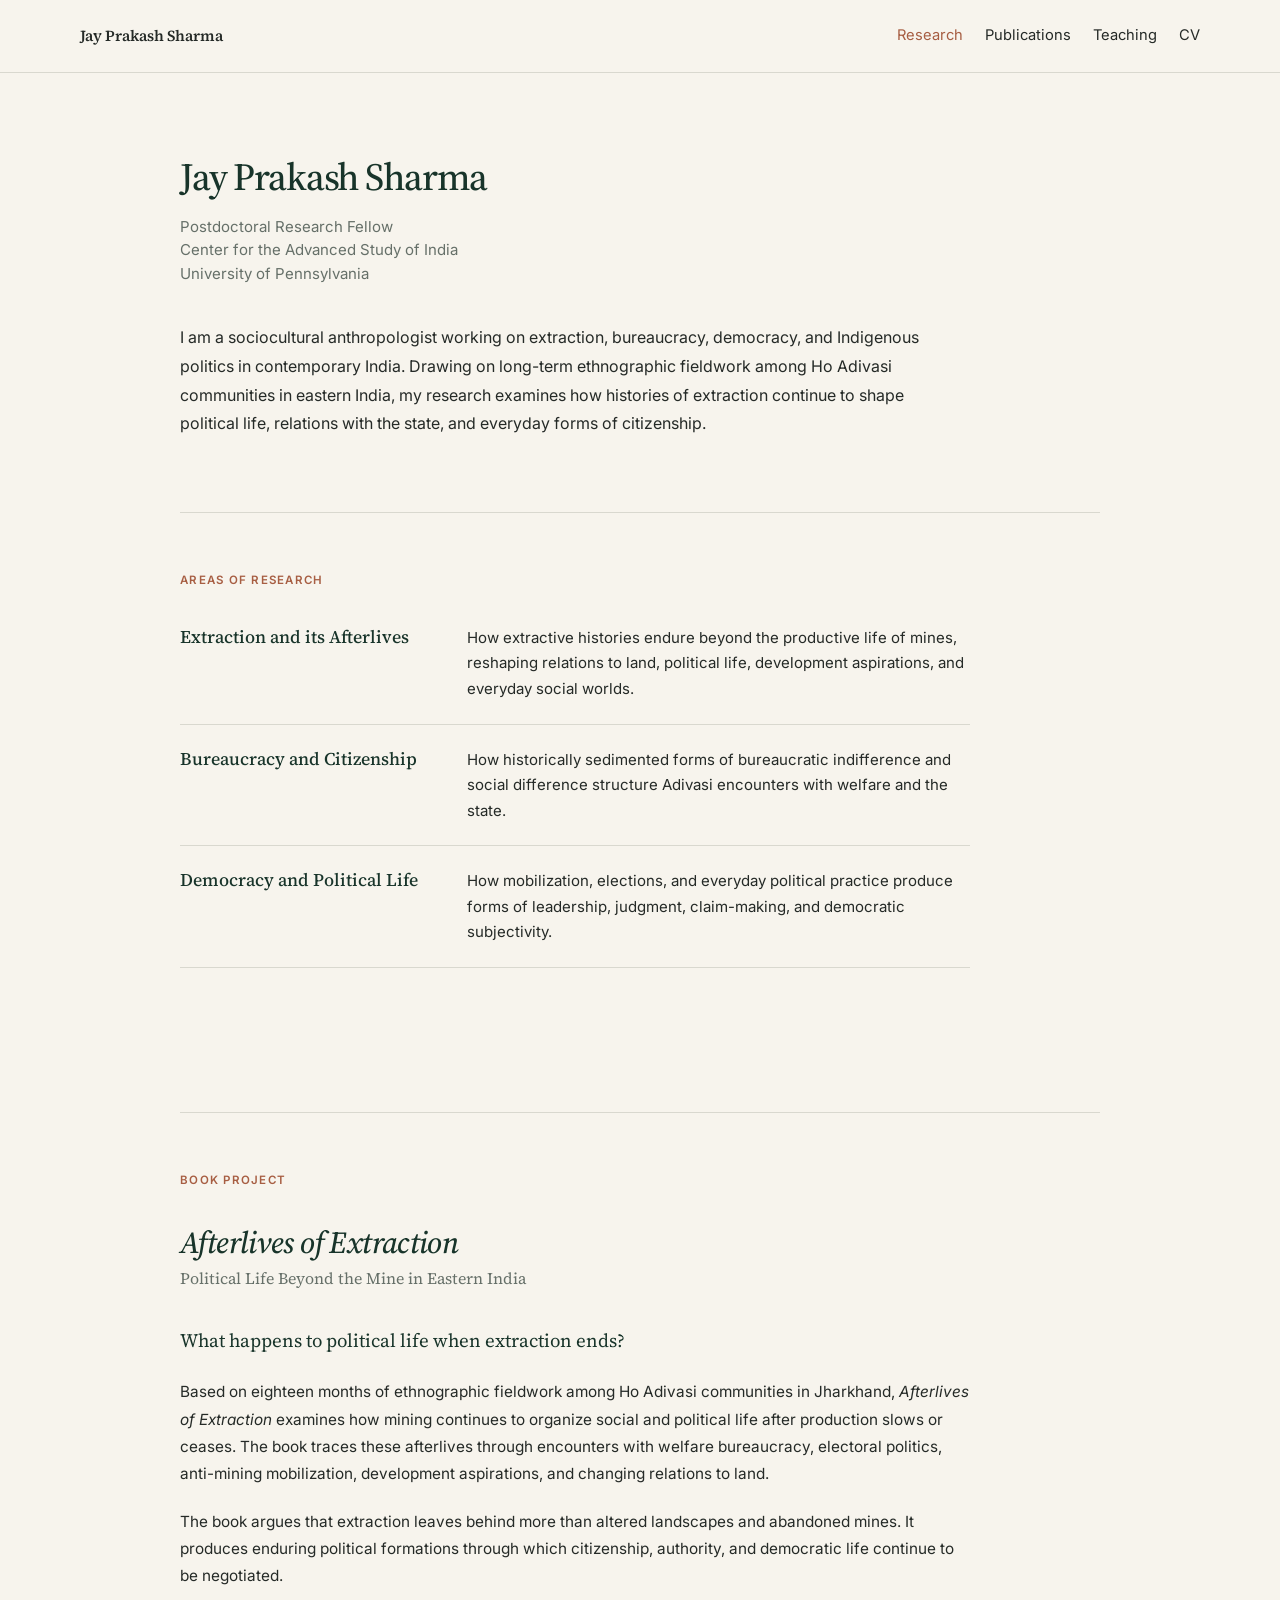
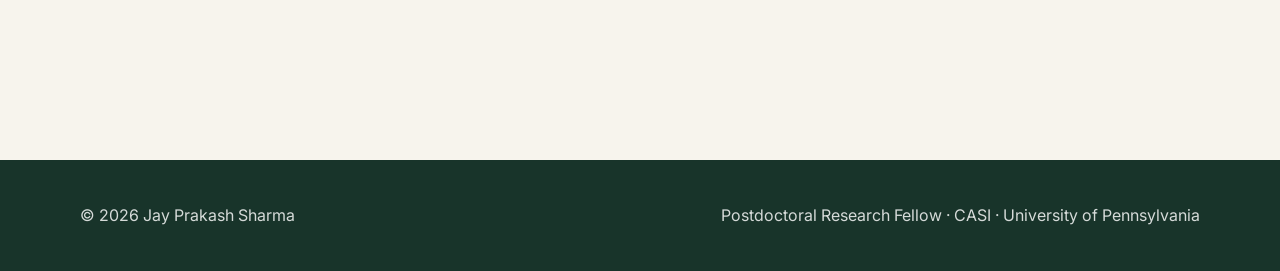
==== index.html @ e1ce77ef "Update index.html" ====
<!doctype html>
<html lang="en">
<head>
  <meta charset="utf-8">
  <meta name="viewport" content="width=device-width, initial-scale=1">

  <meta
    name="description"
    content="Jay Prakash Sharma is a sociocultural anthropologist working on extraction, bureaucracy, democracy, and Indigenous politics in contemporary India.">

  <title>Jay Prakash Sharma | Anthropologist</title>
  <link rel="stylesheet" href="styles.css">
</head>

<body class="home-page">

<header class="site-header">
  <nav class="nav">
    <a class="brand" href="index.html">Jay Prakash Sharma</a>

    <div class="nav-links">
      <a class="active" href="index.html">Research</a>
      <a href="publications.html">Publications</a>
      <a href="teaching.html">Teaching</a>
      <a href="cv.html">CV</a>
    </div>
  </nav>
</header>

<main class="home-main">

  <!-- ABOUT -->
  <section class="home-about">

    <h1>Jay Prakash Sharma</h1>

    <p class="home-affiliation">
      Postdoctoral Research Fellow<br>
      Center for the Advanced Study of India<br>
      University of Pennsylvania
    </p>

    <p class="home-intro">
      I am a sociocultural anthropologist working on extraction, bureaucracy,
      democracy, and Indigenous politics in contemporary India. Drawing on
      long-term ethnographic fieldwork among Ho Adivasi communities in eastern
      India, my research examines how histories of extraction continue to shape
      political life, relations with the state, and everyday forms of citizenship.
    </p>

  </section>


  <!-- AREAS OF RESEARCH -->
  <section class="home-research">

    <div class="home-section-label">Areas of Research</div>

    <div class="research-list">

      <article class="research-item">
        <h2>Extraction and its Afterlives</h2>
        <p>
          How extractive histories endure beyond the productive life of mines,
          reshaping relations to land, political life, development aspirations,
          and everyday social worlds.
        </p>
      </article>

      <article class="research-item">
        <h2>Bureaucracy and Citizenship</h2>
        <p>
          How historically sedimented forms of bureaucratic indifference and
          social difference structure Adivasi encounters with welfare and the state.
        </p>
      </article>

      <article class="research-item">
        <h2>Democracy and Political Life</h2>
        <p>
          How mobilization, elections, and everyday political practice produce
          forms of leadership, judgment, claim-making, and democratic subjectivity.
        </p>
      </article>

    </div>

  </section>


  <!-- OPTIONAL FIELDWORK IMAGE -->
  <figure class="fieldwork-image">
    <!--
    When you are ready to add the photograph, upload it to the repository
    and replace "fieldwork.jpg" below with the exact filename.

    <img
      src="fieldwork.jpg"
      alt="Fieldwork in Jharkhand, eastern India">
    <figcaption>
      Fieldwork in Jharkhand, eastern India.
    </figcaption>
    -->
  </figure>


  <!-- BOOK PROJECT -->
  <section class="home-book">

    <div class="home-section-label">Book Project</div>

    <div class="book-content">

      <h2><em>Afterlives of Extraction</em></h2>

      <p class="book-subtitle">
        Political Life Beyond the Mine in Eastern India
      </p>

      <p class="book-question">
        What happens to political life when extraction ends?
      </p>

      <p>
        Based on eighteen months of ethnographic fieldwork among Ho Adivasi
        communities in Jharkhand, <em>Afterlives of Extraction</em> examines
        how mining continues to organize social and political life after
        production slows or ceases. The book traces these afterlives through
        encounters with welfare bureaucracy, electoral politics, anti-mining
        mobilization, development aspirations, and changing relations to land.
      </p>

      <p>
        The book argues that extraction leaves behind more than altered
        landscapes and abandoned mines. It produces enduring political
        formations through which citizenship, authority, and democratic life
        continue to be negotiated.
      </p>

    </div>

  </section>

</main>


<footer>
  <div class="footer-inner">
    <div>© 2026 Jay Prakash Sharma</div>
    <div>
      Postdoctoral Research Fellow · CASI · University of Pennsylvania
    </div>
  </div>
</footer>

</body>
</html>
---- styles.css ----
@import url('https://fonts.googleapis.com/css2?family=Inter:wght@400;500;600&family=Source+Serif+4:opsz,wght@8..60,500;8..60,600&display=swap');
:root{--ivory:#f7f4ed;--paper:#fffdf8;--charcoal:#252a27;--muted:#667069;--forest:#23483a;--forest-dark:#18342a;--terracotta:#a75e43;--line:#d9d8cf;--max:1120px}
*{box-sizing:border-box} html{scroll-behavior:smooth}
body{margin:0;color:var(--charcoal);background:var(--ivory);font-family:"Inter",sans-serif;line-height:1.7}
a{color:var(--forest)} a:hover{color:var(--terracotta)}
.site-header{position:sticky;top:0;z-index:10;background:rgba(247,244,237,.96);border-bottom:1px solid var(--line);backdrop-filter:blur(10px)}
.nav{width:min(var(--max),calc(100% - 40px));margin:auto;min-height:72px;display:flex;align-items:center;justify-content:space-between;gap:28px}
.brand{
  font-family:"Source Serif 4",serif;
  font-size:.96rem;
  font-weight:600;
  text-decoration:none;
  color:var(--charcoal)
}
.nav-links{display:flex;flex-wrap:wrap;gap:22px}.nav-links a{color:var(--charcoal);text-decoration:none;font-size:.92rem}.nav-links a:hover,.nav-links a.active{color:var(--terracotta)}
main{width:min(var(--max),calc(100% - 40px));margin:auto}
.hero{display:grid;grid-template-columns:minmax(0,1.55fr) minmax(260px,.65fr);align-items:center;gap:64px;padding:70px 0 54px}
h1,h2,h3{font-family:"Source Serif 4",serif;line-height:1.15;color:var(--forest-dark)}
h1{
  margin:0 0 10px;
  font-size:clamp(1.7rem,3vw,2.55rem);
  letter-spacing:-.04em
}
h2{font-size:clamp(1.6rem,3vw,2.55rem);margin-bottom:18px} h3{font-size:1.45rem;margin-bottom:8px}
.affiliation{margin:4px 0 0;color:#3f4a44;line-height:1.5;font-size:1rem}
.position-title{display:block;font-weight:600;font-size:1.05rem;color:var(--forest-dark);margin-bottom:2px}
.subtitle{max-width:760px;margin:34px 0 0;font-family:"Inter",sans-serif;font-size:1.08rem;line-height:1.78;color:var(--charcoal)}
.portrait-wrap{display:flex;justify-content:flex-end}.portrait{width:min(100%,270px);height:338px;object-fit:cover;object-position:center 25%;display:block;border-radius:2px;box-shadow:14px 14px 0 var(--paper)}
.section{padding:72px 0;border-top:1px solid var(--line)}.section-intro{max-width:760px;font-size:1.08rem}
.feature p{
  font-size:.9rem;
  line-height:1.55;
  color:var(--muted);
}
.feature{display:grid;grid-template-columns:.72fr 1.28fr;gap:52px;align-items:start}
.label{color:var(--terracotta);font-weight:600;letter-spacing:.08em;text-transform:uppercase;font-size:.78rem}.text-link{font-weight:600;text-decoration:none}
.research-section>h2{
  font-size:1.1rem;
  margin-bottom:12px;
}
.grid-3{display:grid;grid-template-columns:repeat(3,1fr);gap:17px;margin-top:25px}.card{background:var(--paper);padding:20px;border:1px solid var(--line)}
.grid-3 .card h3{font-size:1.05rem;margin-top:0;margin-bottom:6px}.grid-3 .card p{color:var(--muted);font-size:.9rem;line-height:1.55;margin-bottom:0}
footer{margin-top:72px;background:var(--forest-dark);color:rgba(255,255,255,.82)}.footer-inner{width:min(var(--max),calc(100% - 40px));margin:auto;padding:42px 0;display:flex;justify-content:space-between;gap:24px;flex-wrap:wrap}
@media(max-width:800px){.nav{align-items:flex-start;padding:18px 0;flex-direction:column;gap:10px}.nav-links{gap:13px 18px}.hero,.feature,.grid-3{grid-template-columns:1fr}.hero{padding-top:52px;gap:38px}.portrait-wrap{justify-content:flex-start}.portrait{width:250px;height:313px}}

/* Final layout correction */

.nav,
main,
.footer-inner {
  width: min(1120px, calc(100% - 80px));
  margin-left: auto;
  margin-right: auto;
}

.hero {
  width: 100%;
  grid-template-columns: minmax(0, 1.55fr) 270px;
  gap: 64px;
}

.position-title {
  display: block;
  font-weight: 600;
  font-size: 1.05rem;
  color: #18342a;
  margin-bottom: 2px;
}

@media (max-width: 800px) {
  .nav,
  main,
  .footer-inner {
    width: calc(100% - 40px);
  }

  .hero {
    grid-template-columns: 1fr;
  }
}
/* Research page adjustments */

.research-page .page-header {
  padding: 34px 0 20px;
}

.research-page .page-header h1 {
  font-size: clamp(1.4rem, 2.45vw, 2.1rem);
  margin-bottom: 0;
}

.research-page .section {
  padding: 46px 0 64px;
}

.research-page .prose {
  max-width: 100%;
}

.research-page .prose .section-intro {
  max-width: 100%;
  margin: 0 0 28px;
  font-size: 1rem;
  line-height: 1.7;
}

.research-page .prose h2 {
  font-size: clamp(1.4rem, 2.8vw, 2.25rem);
  margin: 32px 0 14px;
}

.research-page .prose p {
  max-width: 100%;
  font-size: 1rem;
  line-height: 1.7;
  margin: 0 0 20px;
}
/* Publications page adjustments */

.publications-page .page-header {
  padding: 34px 0 20px;
}

.publications-page .page-header h1 {
  font-size: clamp(1.4rem, 2.45vw, 2.1rem);
  margin-bottom: 0;
}

.publications-page .publications-content {
  padding: 46px 0 64px;
}

.publications-page .publication-group {
  max-width: 900px;
  margin-bottom: 52px;
}

.publications-page .publication-group:last-child {
  margin-bottom: 0;
}

.publications-page .publication-group h2 {
  font-size: clamp(1.35rem, 2.4vw, 1.9rem);
  margin: 0 0 20px;
}

.publications-page .publication-entry {
  padding: 0 0 18px;
  margin: 0 0 18px;
  border-bottom: 1px solid var(--line);
}

.publications-page .publication-entry:last-child {
  margin-bottom: 0;
}

.publications-page .publication-entry p {
  margin: 0;
  font-size: 1rem;
  line-height: 1.75;
}

.publications-page .publication-year,
.publications-page .publication-status {
  font-weight: 600;
  color: var(--forest-dark);
}

.publications-page .publication-link {
  display: inline-block;
  margin-left: 6px;
  font-size: .92rem;
  font-weight: 600;
  text-decoration: none;
}
/* Teaching page adjustments */

.teaching-page .page-header {
  padding: 34px 0 20px;
}

.teaching-page .page-header h1 {
  font-size: clamp(1.4rem, 2.45vw, 2.1rem);
  margin-bottom: 0;
}

.teaching-page .teaching-content {
  padding: 46px 0 64px;
}

.teaching-page .teaching-introduction {
  max-width: 900px;
  margin-bottom: 48px;
}

.teaching-page .teaching-introduction p {
  margin: 0;
  font-size: 1rem;
  line-height: 1.75;
}

.teaching-page .teaching-group {
  max-width: 900px;
  margin-bottom: 52px;
}

.teaching-page .teaching-group:last-child {
  margin-bottom: 0;
}

.teaching-page .teaching-group h2 {
  font-size: clamp(1.35rem, 2.4vw, 1.9rem);
  margin: 0 0 22px;
}

.teaching-page .course-entry {
  padding: 0 0 22px;
  margin: 0 0 22px;
  border-bottom: 1px solid var(--line);
}

.teaching-page .course-entry:last-child {
  margin-bottom: 0;
}

.teaching-page .course-entry h3 {
  margin: 0 0 2px;
  font-size: 1.15rem;
}

.teaching-page .course-institution {
  margin: 0 0 8px;
  color: var(--terracotta);
  font-size: .9rem;
  font-weight: 600;
}

.teaching-page .course-entry p,
.teaching-page .teaching-group > p {
  font-size: 1rem;
  line-height: 1.75;
}

.teaching-page .course-entry p {
  margin-top: 0;
  margin-bottom: 0;
}

.teaching-page .teaching-group > p {
  margin: 0 0 18px;
}
/* ==================================================
   Minimal homepage
   ================================================== */

.home-page .home-main {
  max-width: 920px;
}


/* ABOUT */

.home-page .home-about {
  padding: 82px 0 74px;
  max-width: 790px;
}

.home-page .home-about h1 {
  font-size: clamp(1.9rem, 3vw, 2.55rem);
  font-weight: 500;
  letter-spacing: -0.03em;
  margin: 0 0 16px;
}

.home-page .home-affiliation {
  margin: 0 0 38px;
  color: var(--muted);
  font-size: .94rem;
  line-height: 1.55;
}

.home-page .home-intro {
  max-width: 760px;
  margin: 0;
  font-size: 1rem;
  line-height: 1.8;
}


/* SECTION LABELS */

.home-page .home-section-label {
  font-size: .72rem;
  font-weight: 600;
  letter-spacing: .11em;
  text-transform: uppercase;
  color: var(--terracotta);
  margin-bottom: 34px;
}


/* AREAS OF RESEARCH */

.home-page .home-research {
  border-top: 1px solid var(--line);
  padding: 58px 0 68px;
}

.home-page .research-list {
  max-width: 790px;
}

.home-page .research-item {
  display: grid;
  grid-template-columns: 245px 1fr;
  gap: 42px;
  padding: 22px 0;
  border-bottom: 1px solid var(--line);
}

.home-page .research-item:first-child {
  padding-top: 0;
}

.home-page .research-item h2 {
  margin: 0;
  font-size: 1.12rem;
  font-weight: 500;
  line-height: 1.35;
}

.home-page .research-item p {
  margin: 0;
  font-size: .94rem;
  line-height: 1.7;
  color: var(--charcoal);
}


/* FIELDWORK PHOTOGRAPH */

.home-page .fieldwork-image {
  max-width: 790px;
  margin: 10px 0 76px;
}

.home-page .fieldwork-image:empty {
  display: none;
}

.home-page .fieldwork-image img {
  display: block;
  width: 100%;
  height: auto;
}

.home-page .fieldwork-image figcaption {
  margin-top: 9px;
  color: var(--muted);
  font-size: .78rem;
  line-height: 1.5;
}


/* BOOK */

.home-page .home-book {
  border-top: 1px solid var(--line);
  padding: 58px 0 78px;
}

.home-page .book-content {
  max-width: 790px;
}

.home-page .book-content h2 {
  margin: 0 0 5px;
  font-size: clamp(1.55rem, 2.4vw, 2rem);
  font-weight: 500;
  letter-spacing: -0.02em;
}

.home-page .book-subtitle {
  margin: 0 0 34px;
  font-family: "Source Serif 4", serif;
  font-size: 1rem;
  color: var(--muted);
}

.home-page .book-question {
  margin: 0 0 24px;
  font-family: "Source Serif 4", serif;
  font-size: 1.18rem;
  line-height: 1.5;
  color: var(--forest-dark);
}

.home-page .book-content > p:not(.book-subtitle):not(.book-question) {
  margin: 0 0 20px;
  font-size: .96rem;
  line-height: 1.78;
}


/* MOBILE */

@media (max-width: 700px) {

  .home-page .home-about {
    padding: 58px 0 52px;
  }

  .home-page .research-item {
    grid-template-columns: 1fr;
    gap: 8px;
  }

  .home-page .home-research,
  .home-page .home-book {
    padding-top: 46px;
  }
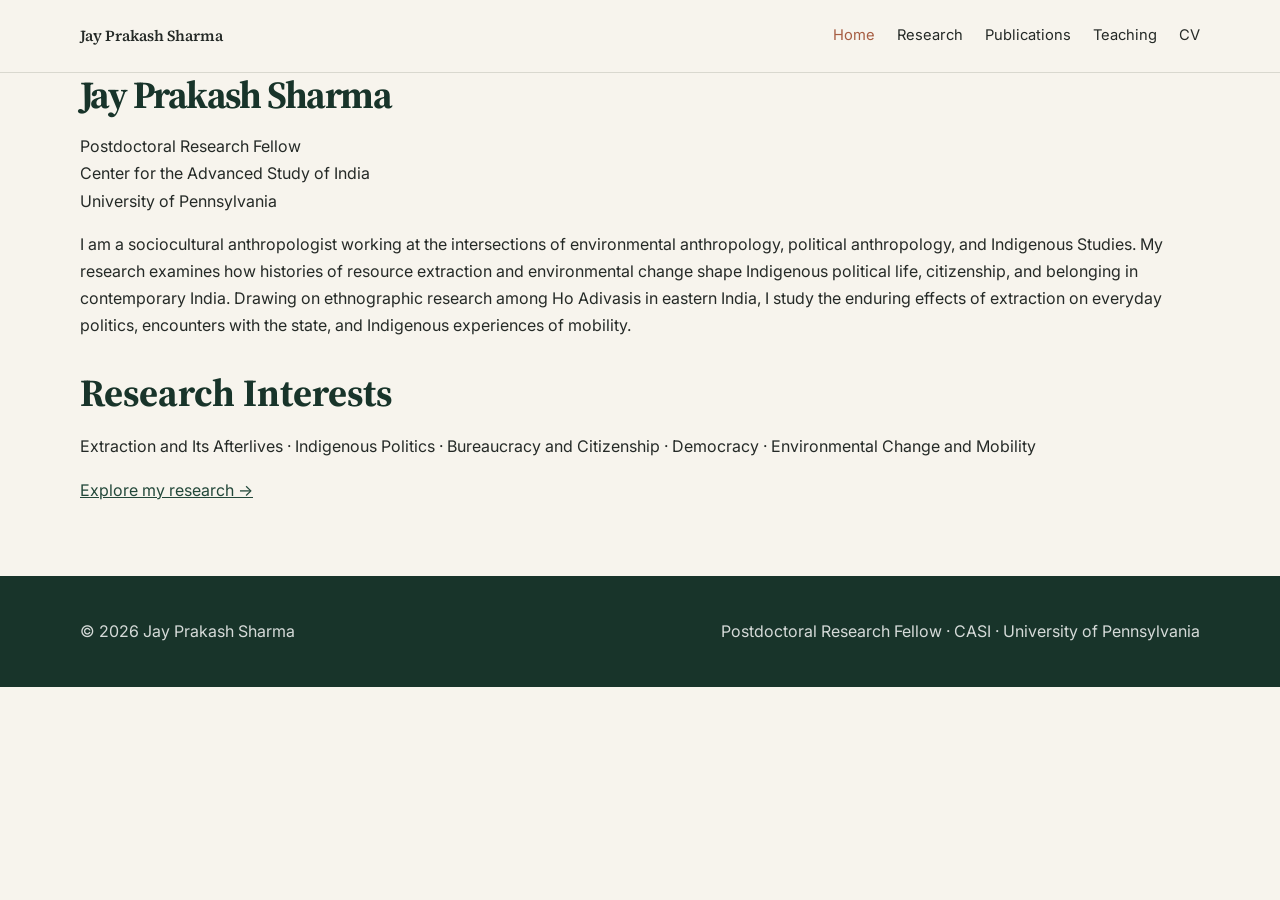
==== commit e1de8cec: "Update index.html" ====
--- a/index.html
+++ b/index.html
@@ -3,155 +3,36 @@
 <head>
   <meta charset="utf-8">
   <meta name="viewport" content="width=device-width, initial-scale=1">
-
-  <meta
-    name="description"
-    content="Jay Prakash Sharma is a sociocultural anthropologist working on extraction, bureaucracy, democracy, and Indigenous politics in contemporary India.">
-
-  <title>Jay Prakash Sharma | Anthropologist</title>
+  <meta name="description" content="Jay Prakash Sharma is a sociocultural anthropologist researching extraction, Indigenous politics, citizenship, and environmental change in India.">
+  <title>Jay Prakash Sharma | Home</title>
   <link rel="stylesheet" href="styles.css">
+  <link rel="stylesheet" href="research-home.css">
 </head>
-
-<body class="home-page">
-
-<header class="site-header">
-  <nav class="nav">
-    <a class="brand" href="index.html">Jay Prakash Sharma</a>
-
-    <div class="nav-links">
-      <a class="active" href="index.html">Research</a>
-      <a href="publications.html">Publications</a>
-      <a href="teaching.html">Teaching</a>
-      <a href="cv.html">CV</a>
-    </div>
-  </nav>
-</header>
-
-<main class="home-main">
-
-  <!-- ABOUT -->
-  <section class="home-about">
-
-    <h1>Jay Prakash Sharma</h1>
-
-    <p class="home-affiliation">
-      Postdoctoral Research Fellow<br>
-      Center for the Advanced Study of India<br>
-      University of Pennsylvania
-    </p>
-
-    <p class="home-intro">
-      I am a sociocultural anthropologist working on extraction, bureaucracy,
-      democracy, and Indigenous politics in contemporary India. Drawing on
-      long-term ethnographic fieldwork among Ho Adivasi communities in eastern
-      India, my research examines how histories of extraction continue to shape
-      political life, relations with the state, and everyday forms of citizenship.
-    </p>
-
-  </section>
-
-
-  <!-- AREAS OF RESEARCH -->
-  <section class="home-research">
-
-    <div class="home-section-label">Areas of Research</div>
-
-    <div class="research-list">
-
-      <article class="research-item">
-        <h2>Extraction and its Afterlives</h2>
-        <p>
-          How extractive histories endure beyond the productive life of mines,
-          reshaping relations to land, political life, development aspirations,
-          and everyday social worlds.
-        </p>
-      </article>
-
-      <article class="research-item">
-        <h2>Bureaucracy and Citizenship</h2>
-        <p>
-          How historically sedimented forms of bureaucratic indifference and
-          social difference structure Adivasi encounters with welfare and the state.
-        </p>
-      </article>
-
-      <article class="research-item">
-        <h2>Democracy and Political Life</h2>
-        <p>
-          How mobilization, elections, and everyday political practice produce
-          forms of leadership, judgment, claim-making, and democratic subjectivity.
-        </p>
-      </article>
-
-    </div>
-
-  </section>
-
-
-  <!-- OPTIONAL FIELDWORK IMAGE -->
-  <figure class="fieldwork-image">
-    <!--
-    When you are ready to add the photograph, upload it to the repository
-    and replace "fieldwork.jpg" below with the exact filename.
-
-    <img
-      src="fieldwork.jpg"
-      alt="Fieldwork in Jharkhand, eastern India">
-    <figcaption>
-      Fieldwork in Jharkhand, eastern India.
-    </figcaption>
-    -->
-  </figure>
-
-
-  <!-- BOOK PROJECT -->
-  <section class="home-book">
-
-    <div class="home-section-label">Book Project</div>
-
-    <div class="book-content">
-
-      <h2><em>Afterlives of Extraction</em></h2>
-
-      <p class="book-subtitle">
-        Political Life Beyond the Mine in Eastern India
-      </p>
-
-      <p class="book-question">
-        What happens to political life when extraction ends?
-      </p>
-
-      <p>
-        Based on eighteen months of ethnographic fieldwork among Ho Adivasi
-        communities in Jharkhand, <em>Afterlives of Extraction</em> examines
-        how mining continues to organize social and political life after
-        production slows or ceases. The book traces these afterlives through
-        encounters with welfare bureaucracy, electoral politics, anti-mining
-        mobilization, development aspirations, and changing relations to land.
-      </p>
-
-      <p>
-        The book argues that extraction leaves behind more than altered
-        landscapes and abandoned mines. It produces enduring political
-        formations through which citizenship, authority, and democratic life
-        continue to be negotiated.
-      </p>
-
-    </div>
-
-  </section>
-
-</main>
-
-
-<footer>
-  <div class="footer-inner">
-    <div>© 2026 Jay Prakash Sharma</div>
-    <div>
-      Postdoctoral Research Fellow · CASI · University of Pennsylvania
-    </div>
-  </div>
-</footer>
-
+<body class="scholar-page home-page">
+  <header class="site-header">
+    <nav class="nav" aria-label="Main navigation">
+      <a class="brand" href="index.html">Jay Prakash Sharma</a>
+      <div class="nav-links">
+        <a class="active" aria-current="page" href="index.html">Home</a>
+        <a href="research.html">Research</a>
+        <a href="publications.html">Publications</a>
+        <a href="teaching.html">Teaching</a>
+        <a href="cv.html">CV</a>
+      </div>
+    </nav>
+  </header>
+  <main class="scholar-main">
+    <section class="home-introduction" aria-labelledby="home-name">
+      <h1 id="home-name">Jay Prakash Sharma</h1>
+      <p class="scholar-affiliation">Postdoctoral Research Fellow<br>Center for the Advanced Study of India<br>University of Pennsylvania</p>
+      <p class="scholar-lead">I am a sociocultural anthropologist working at the intersections of environmental anthropology, political anthropology, and Indigenous Studies. My research examines how histories of resource extraction and environmental change shape Indigenous political life, citizenship, and belonging in contemporary India. Drawing on ethnographic research among Ho Adivasis in eastern India, I study the enduring effects of extraction on everyday politics, encounters with the state, and Indigenous experiences of mobility.</p>
+    </section>
+    <section class="home-interests" aria-labelledby="interests-heading">
+      <h2 class="scholar-section-label" id="interests-heading">Research Interests</h2>
+      <p>Extraction and Its Afterlives <span aria-hidden="true">·</span> Indigenous Politics <span aria-hidden="true">·</span> Bureaucracy and Citizenship <span aria-hidden="true">·</span> Democracy <span aria-hidden="true">·</span> Environmental Change and Mobility</p>
+      <a class="scholar-text-link" href="research.html">Explore my research <span aria-hidden="true">→</span></a>
+    </section>
+  </main>
+  <footer><div class="footer-inner"><div>© 2026 Jay Prakash Sharma</div><div>Postdoctoral Research Fellow · CASI · University of Pennsylvania</div></div></footer>
 </body>
 </html>
--- a/styles.css
+++ b/styles.css
@@ -419,4 +419,226 @@
   .home-page .home-book {
     padding-top: 46px;
   }
-
+/* ==================================================
+   CV page
+   ================================================== */
+
+.cv-page .cv-main {
+  max-width: 920px;
+}
+
+
+/* HEADER */
+
+.cv-page .cv-header {
+  max-width: 790px;
+  padding: 72px 0 68px;
+}
+
+.cv-page .cv-label {
+  margin-bottom: 22px;
+  color: var(--terracotta);
+  font-size: .72rem;
+  font-weight: 600;
+  letter-spacing: .11em;
+  text-transform: uppercase;
+}
+
+.cv-page .cv-header h1 {
+  margin: 0 0 16px;
+  font-size: clamp(1.9rem, 3vw, 2.55rem);
+  font-weight: 500;
+  letter-spacing: -.03em;
+}
+
+.cv-page .cv-description {
+  max-width: 690px;
+  margin: 0 0 30px;
+  font-size: 1rem;
+  line-height: 1.75;
+}
+
+.cv-page .cv-contact {
+  display: flex;
+  gap: 60px;
+  margin-bottom: 32px;
+  color: var(--muted);
+  font-size: .9rem;
+  line-height: 1.6;
+}
+
+.cv-page .cv-contact p {
+  margin: 0;
+}
+
+.cv-page .cv-contact a {
+  color: var(--muted);
+  text-decoration: none;
+}
+
+.cv-page .cv-contact a:hover {
+  color: var(--terracotta);
+}
+
+
+/* DOWNLOAD */
+
+.cv-page .cv-download {
+  display: inline-block;
+  padding-bottom: 3px;
+  color: var(--forest-dark);
+  font-size: .9rem;
+  font-weight: 600;
+  text-decoration: none;
+  border-bottom: 1px solid var(--forest-dark);
+}
+
+.cv-page .cv-download:hover {
+  color: var(--terracotta);
+  border-color: var(--terracotta);
+}
+
+
+/* MAIN SECTIONS */
+
+.cv-page .cv-section {
+  max-width: 790px;
+  padding: 48px 0;
+  border-top: 1px solid var(--line);
+}
+
+.cv-page .cv-section h2 {
+  margin: 0 0 30px;
+  font-size: 1.35rem;
+  font-weight: 500;
+  letter-spacing: -.01em;
+}
+
+
+/* ENTRIES */
+
+.cv-page .cv-entry {
+  margin-bottom: 28px;
+}
+
+.cv-page .cv-entry:last-child {
+  margin-bottom: 0;
+}
+
+.cv-page .cv-entry h3 {
+  margin: 0 0 4px;
+  font-size: 1rem;
+  font-weight: 600;
+}
+
+.cv-page .cv-entry p {
+  margin: 7px 0 0;
+  font-size: .91rem;
+  line-height: 1.65;
+}
+
+.cv-page .cv-meta {
+  color: var(--muted);
+}
+
+.cv-page .cv-date {
+  margin-left: 8px;
+}
+
+
+/* RESEARCH INTERESTS */
+
+.cv-page .cv-interests {
+  margin: 0;
+  max-width: 760px;
+  font-size: .94rem;
+  line-height: 1.8;
+}
+
+
+/* PUBLICATIONS */
+
+.cv-page .cv-subheading {
+  margin: 32px 0 14px;
+  font-size: .98rem;
+  font-weight: 600;
+}
+
+.cv-page .cv-section h2 + .cv-subheading {
+  margin-top: 0;
+}
+
+.cv-page .cv-publication {
+  padding: 14px 0;
+  border-bottom: 1px solid var(--line);
+  font-size: .91rem;
+  line-height: 1.7;
+}
+
+.cv-page .cv-year {
+  font-weight: 600;
+  color: var(--forest-dark);
+}
+
+
+/* LIST SECTIONS */
+
+.cv-page .cv-list {
+  margin: 0;
+  padding-left: 19px;
+}
+
+.cv-page .cv-list li {
+  margin-bottom: 10px;
+  padding-left: 4px;
+  font-size: .91rem;
+  line-height: 1.65;
+}
+
+
+/* LAST UPDATED */
+
+.cv-page .cv-updated {
+  max-width: 790px;
+  margin: 0;
+  padding: 12px 0 60px;
+  color: var(--muted);
+  font-size: .76rem;
+}
+
+
+/* MOBILE */
+
+@media (max-width: 700px) {
+
+  .cv-page .cv-header {
+    padding: 56px 0 50px;
+  }
+
+  .cv-page .cv-contact {
+    flex-direction: column;
+    gap: 14px;
+  }
+
+  .cv-page .cv-section {
+    padding: 38px 0;
+  }
+
+  .cv-page .cv-date {
+    display: block;
+    margin-left: 0;
+    margin-top: 2px;
+  }
+
+}.cv-page .cv-publication a {
+  margin-left: 5px;
+  color: var(--forest-dark);
+  font-size: .86rem;
+  font-weight: 600;
+  text-decoration: none;
+  white-space: nowrap;
+}
+
+.cv-page .cv-publication a:hover {
+  color: var(--terracotta);
+}
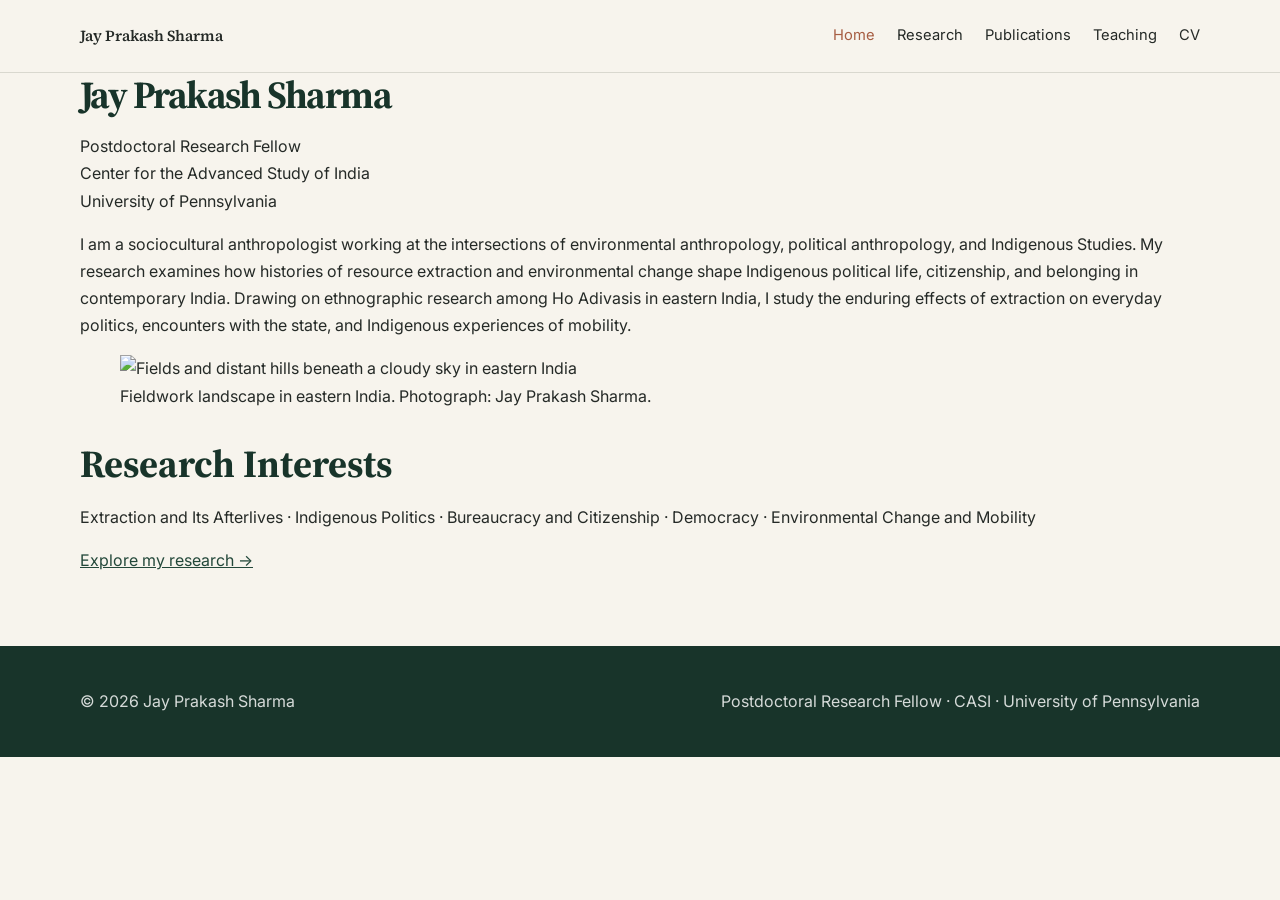
==== commit ebe6ec78: "Update index.html Add fieldwork landscape to homepage" ====
--- a/index.html
+++ b/index.html
@@ -27,7 +27,17 @@
       <p class="scholar-affiliation">Postdoctoral Research Fellow<br>Center for the Advanced Study of India<br>University of Pennsylvania</p>
       <p class="scholar-lead">I am a sociocultural anthropologist working at the intersections of environmental anthropology, political anthropology, and Indigenous Studies. My research examines how histories of resource extraction and environmental change shape Indigenous political life, citizenship, and belonging in contemporary India. Drawing on ethnographic research among Ho Adivasis in eastern India, I study the enduring effects of extraction on everyday politics, encounters with the state, and Indigenous experiences of mobility.</p>
     </section>
-    <section class="home-interests" aria-labelledby="interests-heading">
+    <section class="home-interests" aria-labelledby="interests-heading"><figure class="fieldwork-photo home-photo">
+  <img
+    src="IMG_8497.jpg"
+    alt="Fields and distant hills beneath a cloudy sky in eastern India"
+    loading="lazy"
+  >
+  <figcaption>
+    Fieldwork landscape in eastern India.
+    Photograph: Jay Prakash Sharma.
+  </figcaption>
+</figure>
       <h2 class="scholar-section-label" id="interests-heading">Research Interests</h2>
       <p>Extraction and Its Afterlives <span aria-hidden="true">·</span> Indigenous Politics <span aria-hidden="true">·</span> Bureaucracy and Citizenship <span aria-hidden="true">·</span> Democracy <span aria-hidden="true">·</span> Environmental Change and Mobility</p>
       <a class="scholar-text-link" href="research.html">Explore my research <span aria-hidden="true">→</span></a>
--- a/styles.css
+++ b/styles.css
@@ -642,3 +642,48 @@
 .cv-page .cv-publication a:hover {
   color: var(--terracotta);
 }
+/* Supplement to existing styles.css; only affects Home and Research. */
+.scholar-page .scholar-main {
+  width: min(920px, calc(100% - 80px));
+  margin: 0 auto;
+}
+.scholar-page .scholar-main h1,
+.scholar-page .scholar-main h2 { font-weight: 500; }
+.scholar-page .scholar-main p { font-size: 1rem; line-height: 1.78; }
+.scholar-page .scholar-main h1 { font-size: clamp(1.95rem, 3vw, 2.55rem); margin: 0 0 16px; letter-spacing: -.03em; }
+.scholar-page .scholar-section-label {
+  font-family: "Inter", sans-serif;
+  font-size: .74rem !important;
+  font-weight: 600 !important;
+  line-height: 1.5 !important;
+  letter-spacing: .10em;
+  text-transform: uppercase;
+  color: var(--terracotta);
+  margin: 0 0 26px;
+}
+.scholar-page .scholar-lead { max-width: 790px; color: var(--charcoal); }
+.scholar-page .scholar-text-link { display: inline-block; margin-top: 12px; color: var(--forest-dark); font-weight: 600; font-size: .93rem; text-decoration: none; border-bottom: 1px solid currentColor; }
+.scholar-page .scholar-text-link:hover { color: var(--terracotta); }
+.home-page .home-introduction { padding: 90px 0 80px; }
+.home-page .scholar-affiliation { color: var(--muted); font-size: .94rem !important; line-height: 1.6 !important; margin: 0 0 40px; }
+.home-page .scholar-lead { margin: 0; }
+.home-page .home-interests { border-top: 1px solid var(--line); padding: 48px 0 90px; }
+.home-page .home-interests p { max-width: 790px; margin: 0 0 16px; }
+.research-page .research-introduction { padding: 78px 0 64px; }
+.research-page .research-introduction p { max-width: 790px; margin: 0 0 20px; }
+.research-page .research-project { border-top: 1px solid var(--line); padding: 54px 0 66px; }
+.research-page .research-project h2 { font-size: clamp(1.55rem, 2.6vw, 2.1rem); letter-spacing: -.02em; margin: 0 0 5px; }
+.research-page .project-subtitle { color: var(--muted); font-family: "Source Serif 4", serif; margin: 0 0 32px; }
+.research-page .project-question { font-family: "Source Serif 4", serif; color: var(--forest-dark); font-size: 1.15rem !important; margin: 0 0 22px; }
+.research-page .research-project > p:not(.scholar-section-label) { max-width: 790px; }
+.research-page .research-project > p:last-of-type { margin-bottom: 0; }
+.research-page .fieldsite-figure { max-width: 790px; margin: 34px 0 0; }
+.research-page .fieldsite-figure img { display: block; width: 100%; height: auto; }
+.research-page .fieldsite-figure figcaption { font-size: .8rem; color: var(--muted); margin-top: 8px; }
+@media (max-width: 800px) {
+  .scholar-page .scholar-main { width: calc(100% - 40px); }
+  .home-page .home-introduction { padding: 58px 0 54px; }
+  .home-page .home-interests { padding: 42px 0 65px; }
+  .research-page .research-introduction { padding: 58px 0 44px; }
+  .research-page .research-project { padding: 42px 0 50px; }
+}
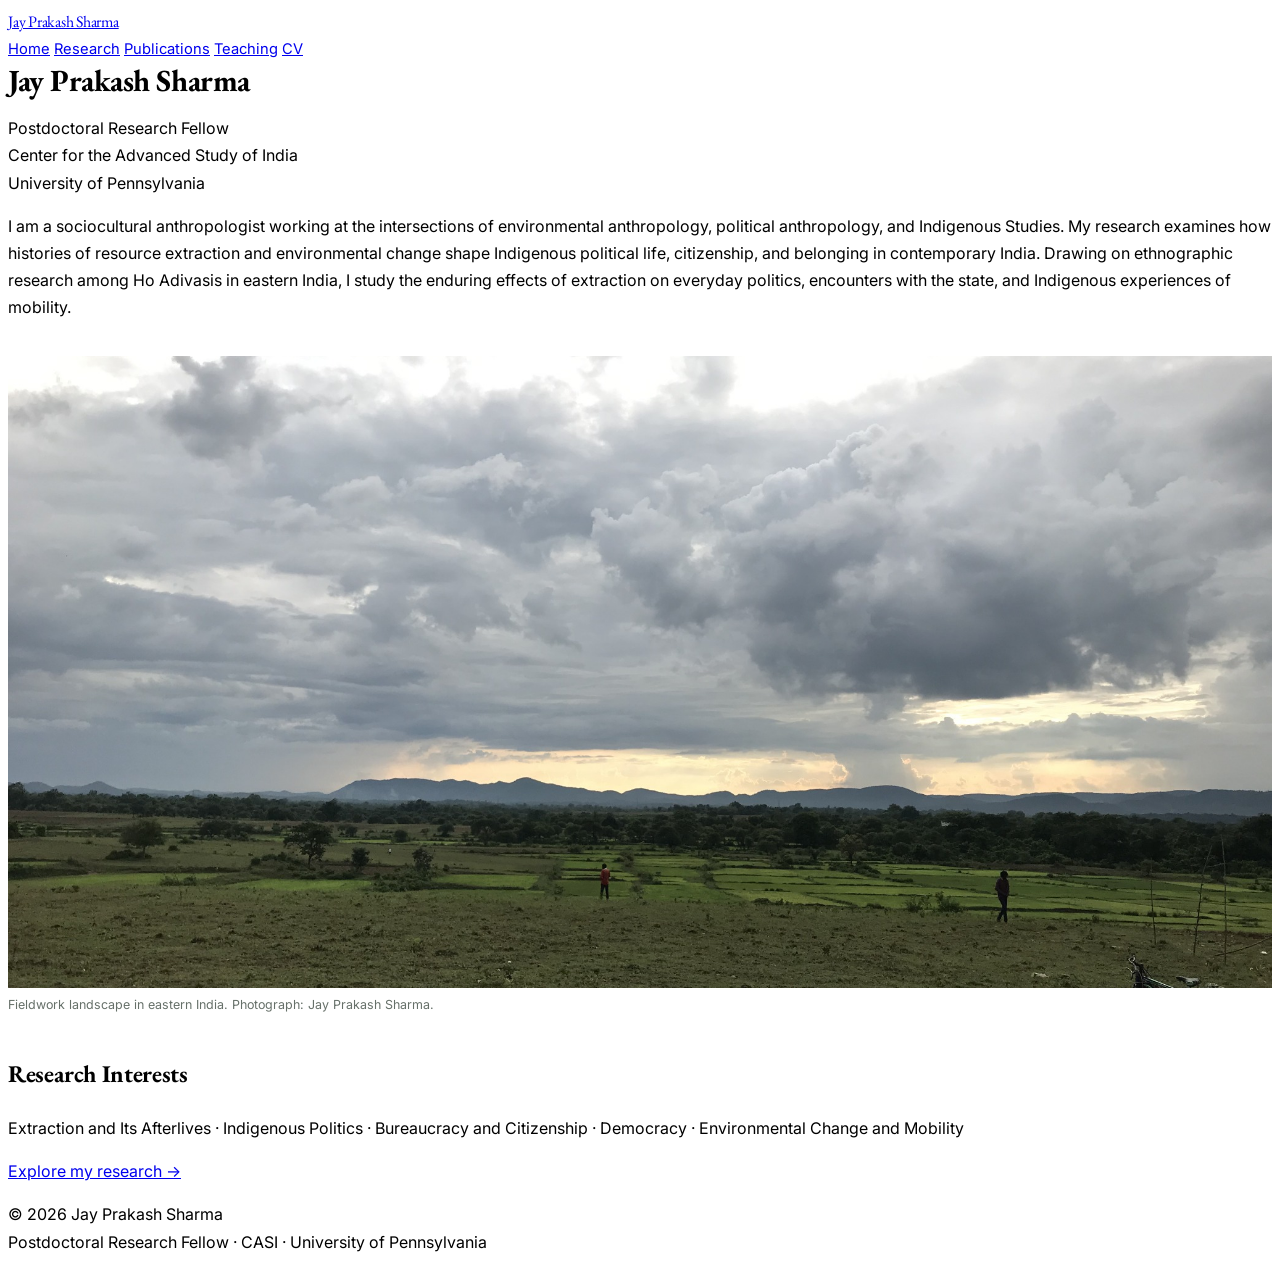
==== commit 54348288: "Update index.html" ====
--- a/index.html
+++ b/index.html
@@ -1,48 +1,10 @@
 <!doctype html>
-<html lang="en">
-<head>
-  <meta charset="utf-8">
-  <meta name="viewport" content="width=device-width, initial-scale=1">
-  <meta name="description" content="Jay Prakash Sharma is a sociocultural anthropologist researching extraction, Indigenous politics, citizenship, and environmental change in India.">
-  <title>Jay Prakash Sharma | Home</title>
-  <link rel="stylesheet" href="styles.css">
-  <link rel="stylesheet" href="research-home.css">
-</head>
-<body class="scholar-page home-page">
-  <header class="site-header">
-    <nav class="nav" aria-label="Main navigation">
-      <a class="brand" href="index.html">Jay Prakash Sharma</a>
-      <div class="nav-links">
-        <a class="active" aria-current="page" href="index.html">Home</a>
-        <a href="research.html">Research</a>
-        <a href="publications.html">Publications</a>
-        <a href="teaching.html">Teaching</a>
-        <a href="cv.html">CV</a>
-      </div>
-    </nav>
-  </header>
-  <main class="scholar-main">
-    <section class="home-introduction" aria-labelledby="home-name">
-      <h1 id="home-name">Jay Prakash Sharma</h1>
-      <p class="scholar-affiliation">Postdoctoral Research Fellow<br>Center for the Advanced Study of India<br>University of Pennsylvania</p>
-      <p class="scholar-lead">I am a sociocultural anthropologist working at the intersections of environmental anthropology, political anthropology, and Indigenous Studies. My research examines how histories of resource extraction and environmental change shape Indigenous political life, citizenship, and belonging in contemporary India. Drawing on ethnographic research among Ho Adivasis in eastern India, I study the enduring effects of extraction on everyday politics, encounters with the state, and Indigenous experiences of mobility.</p>
-    </section>
-    <section class="home-interests" aria-labelledby="interests-heading"><figure class="fieldwork-photo home-photo">
-  <img
-    src="IMG_8497.jpg"
-    alt="Fields and distant hills beneath a cloudy sky in eastern India"
-    loading="lazy"
-  >
-  <figcaption>
-    Fieldwork landscape in eastern India.
-    Photograph: Jay Prakash Sharma.
-  </figcaption>
-</figure>
-      <h2 class="scholar-section-label" id="interests-heading">Research Interests</h2>
-      <p>Extraction and Its Afterlives <span aria-hidden="true">·</span> Indigenous Politics <span aria-hidden="true">·</span> Bureaucracy and Citizenship <span aria-hidden="true">·</span> Democracy <span aria-hidden="true">·</span> Environmental Change and Mobility</p>
-      <a class="scholar-text-link" href="research.html">Explore my research <span aria-hidden="true">→</span></a>
-    </section>
-  </main>
-  <footer><div class="footer-inner"><div>© 2026 Jay Prakash Sharma</div><div>Postdoctoral Research Fellow · CASI · University of Pennsylvania</div></div></footer>
-</body>
-</html>
+<html lang="en"><head><meta charset="utf-8"><meta name="viewport" content="width=device-width, initial-scale=1"><meta name="description" content="Sociocultural anthropology, extraction, Indigenous politics and citizenship in India."><title>Home | Jay Prakash Sharma</title><link rel="stylesheet" href="styles.css"></head>
+<body><header class="site-header"><nav class="nav" aria-label="Main navigation"><a class="brand" href="index.html">Jay Prakash Sharma</a><div class="nav-links"><a href="index.html" class="active" aria-current="page">Home</a>
+<a href="research.html">Research</a>
+<a href="publications.html">Publications</a>
+<a href="teaching.html">Teaching</a>
+<a href="cv.html">CV</a></div></nav></header>
+<main><section class="home-intro"><h1>Jay Prakash Sharma</h1><p class="affiliation">Postdoctoral Research Fellow<br>Center for the Advanced Study of India<br>University of Pennsylvania</p><p class="lead">I am a sociocultural anthropologist working at the intersections of environmental anthropology, political anthropology, and Indigenous Studies. My research examines how histories of resource extraction and environmental change shape Indigenous political life, citizenship, and belonging in contemporary India. Drawing on ethnographic research among Ho Adivasis in eastern India, I study the enduring effects of extraction on everyday politics, encounters with the state, and Indigenous experiences of mobility.</p></section>
+<figure class="fieldwork-photo home-photo"><img src="IMG_8497.jpg" alt="Fields and distant hills beneath a cloudy sky in eastern India"><figcaption>Fieldwork landscape in eastern India. Photograph: Jay Prakash Sharma.</figcaption></figure>
+<section class="interests"><h2>Research Interests</h2><p>Extraction and Its Afterlives · Indigenous Politics · Bureaucracy and Citizenship · Democracy · Environmental Change and Mobility</p><p><a class="text-link" href="research.html">Explore my research →</a></p></section></main><footer><div class="footer-inner"><div>© 2026 Jay Prakash Sharma</div><div>Postdoctoral Research Fellow · CASI · University of Pennsylvania</div></div></footer></body></html>
--- a/styles.css
+++ b/styles.css
@@ -1,689 +1,47 @@
-@import url('https://fonts.googleapis.com/css2?family=Inter:wght@400;500;600&family=Source+Serif+4:opsz,wght@8..60,500;8..60,600&display=swap');
-:root{--ivory:#f7f4ed;--paper:#fffdf8;--charcoal:#252a27;--muted:#667069;--forest:#23483a;--forest-dark:#18342a;--terracotta:#a75e43;--line:#d9d8cf;--max:1120px}
-*{box-sizing:border-box} html{scroll-behavior:smooth}
-body{margin:0;color:var(--charcoal);background:var(--ivory);font-family:"Inter",sans-serif;line-height:1.7}
-a{color:var(--forest)} a:hover{color:var(--terracotta)}
-.site-header{position:sticky;top:0;z-index:10;background:rgba(247,244,237,.96);border-bottom:1px solid var(--line);backdrop-filter:blur(10px)}
-.nav{width:min(var(--max),calc(100% - 40px));margin:auto;min-height:72px;display:flex;align-items:center;justify-content:space-between;gap:28px}
-.brand{
-  font-family:"Source Serif 4",serif;
-  font-size:.96rem;
-  font-weight:600;
-  text-decoration:none;
-  color:var(--charcoal)
-}
-.nav-links{display:flex;flex-wrap:wrap;gap:22px}.nav-links a{color:var(--charcoal);text-decoration:none;font-size:.92rem}.nav-links a:hover,.nav-links a.active{color:var(--terracotta)}
-main{width:min(var(--max),calc(100% - 40px));margin:auto}
-.hero{display:grid;grid-template-columns:minmax(0,1.55fr) minmax(260px,.65fr);align-items:center;gap:64px;padding:70px 0 54px}
-h1,h2,h3{font-family:"Source Serif 4",serif;line-height:1.15;color:var(--forest-dark)}
-h1{
-  margin:0 0 10px;
-  font-size:clamp(1.7rem,3vw,2.55rem);
-  letter-spacing:-.04em
-}
-h2{font-size:clamp(1.6rem,3vw,2.55rem);margin-bottom:18px} h3{font-size:1.45rem;margin-bottom:8px}
-.affiliation{margin:4px 0 0;color:#3f4a44;line-height:1.5;font-size:1rem}
-.position-title{display:block;font-weight:600;font-size:1.05rem;color:var(--forest-dark);margin-bottom:2px}
-.subtitle{max-width:760px;margin:34px 0 0;font-family:"Inter",sans-serif;font-size:1.08rem;line-height:1.78;color:var(--charcoal)}
-.portrait-wrap{display:flex;justify-content:flex-end}.portrait{width:min(100%,270px);height:338px;object-fit:cover;object-position:center 25%;display:block;border-radius:2px;box-shadow:14px 14px 0 var(--paper)}
-.section{padding:72px 0;border-top:1px solid var(--line)}.section-intro{max-width:760px;font-size:1.08rem}
-.feature p{
-  font-size:.9rem;
-  line-height:1.55;
-  color:var(--muted);
-}
-.feature{display:grid;grid-template-columns:.72fr 1.28fr;gap:52px;align-items:start}
-.label{color:var(--terracotta);font-weight:600;letter-spacing:.08em;text-transform:uppercase;font-size:.78rem}.text-link{font-weight:600;text-decoration:none}
-.research-section>h2{
-  font-size:1.1rem;
-  margin-bottom:12px;
-}
-.grid-3{display:grid;grid-template-columns:repeat(3,1fr);gap:17px;margin-top:25px}.card{background:var(--paper);padding:20px;border:1px solid var(--line)}
-.grid-3 .card h3{font-size:1.05rem;margin-top:0;margin-bottom:6px}.grid-3 .card p{color:var(--muted);font-size:.9rem;line-height:1.55;margin-bottom:0}
-footer{margin-top:72px;background:var(--forest-dark);color:rgba(255,255,255,.82)}.footer-inner{width:min(var(--max),calc(100% - 40px));margin:auto;padding:42px 0;display:flex;justify-content:space-between;gap:24px;flex-wrap:wrap}
-@media(max-width:800px){.nav{align-items:flex-start;padding:18px 0;flex-direction:column;gap:10px}.nav-links{gap:13px 18px}.hero,.feature,.grid-3{grid-template-columns:1fr}.hero{padding-top:52px;gap:38px}.portrait-wrap{justify-content:flex-start}.portrait{width:250px;height:313px}}
+/* Paste at the very END of your existing styles.css.
+   Shared typography and navigation for all pages. */
+@import url('https://fonts.googleapis.com/css2?family=EB+Garamond:wght@500;600;700&family=Inter:wght@400;500;600&display=swap');
 
-/* Final layout correction */
+body { font-family: 'Inter', sans-serif; font-size: 1rem; line-height: 1.7; }
+h1, h2, h3, .brand { font-family: 'EB Garamond', Georgia, serif; letter-spacing: -0.015em; }
+.nav-links a { font-family: 'Inter', sans-serif; font-size: .92rem; }
 
-.nav,
-main,
-.footer-inner {
-  width: min(1120px, calc(100% - 80px));
-  margin-left: auto;
-  margin-right: auto;
-}
-
-.hero {
-  width: 100%;
-  grid-template-columns: minmax(0, 1.55fr) 270px;
-  gap: 64px;
-}
-
-.position-title {
-  display: block;
-  font-weight: 600;
-  font-size: 1.05rem;
-  color: #18342a;
-  margin-bottom: 2px;
-}
-
-@media (max-width: 800px) {
-  .nav,
-  main,
-  .footer-inner {
-    width: calc(100% - 40px);
-  }
-
-  .hero {
-    grid-template-columns: 1fr;
-  }
-}
-/* Research page adjustments */
-
-.research-page .page-header {
-  padding: 34px 0 20px;
-}
-
-.research-page .page-header h1 {
-  font-size: clamp(1.4rem, 2.45vw, 2.1rem);
-  margin-bottom: 0;
-}
-
-.research-page .section {
-  padding: 46px 0 64px;
-}
-
-.research-page .prose {
-  max-width: 100%;
-}
-
-.research-page .prose .section-intro {
-  max-width: 100%;
-  margin: 0 0 28px;
-  font-size: 1rem;
-  line-height: 1.7;
-}
-
-.research-page .prose h2 {
-  font-size: clamp(1.4rem, 2.8vw, 2.25rem);
-  margin: 32px 0 14px;
-}
-
-.research-page .prose p {
-  max-width: 100%;
-  font-size: 1rem;
-  line-height: 1.7;
-  margin: 0 0 20px;
-}
-/* Publications page adjustments */
-
-.publications-page .page-header {
-  padding: 34px 0 20px;
-}
-
-.publications-page .page-header h1 {
-  font-size: clamp(1.4rem, 2.45vw, 2.1rem);
-  margin-bottom: 0;
-}
-
-.publications-page .publications-content {
-  padding: 46px 0 64px;
-}
-
-.publications-page .publication-group {
-  max-width: 900px;
-  margin-bottom: 52px;
-}
-
-.publications-page .publication-group:last-child {
-  margin-bottom: 0;
-}
-
-.publications-page .publication-group h2 {
-  font-size: clamp(1.35rem, 2.4vw, 1.9rem);
-  margin: 0 0 20px;
-}
-
-.publications-page .publication-entry {
-  padding: 0 0 18px;
-  margin: 0 0 18px;
-  border-bottom: 1px solid var(--line);
-}
-
-.publications-page .publication-entry:last-child {
-  margin-bottom: 0;
-}
-
-.publications-page .publication-entry p {
-  margin: 0;
-  font-size: 1rem;
-  line-height: 1.75;
-}
-
-.publications-page .publication-year,
-.publications-page .publication-status {
-  font-weight: 600;
-  color: var(--forest-dark);
-}
-
-.publications-page .publication-link {
-  display: inline-block;
-  margin-left: 6px;
-  font-size: .92rem;
-  font-weight: 600;
-  text-decoration: none;
-}
-/* Teaching page adjustments */
-
-.teaching-page .page-header {
-  padding: 34px 0 20px;
-}
-
-.teaching-page .page-header h1 {
-  font-size: clamp(1.4rem, 2.45vw, 2.1rem);
-  margin-bottom: 0;
-}
-
-.teaching-page .teaching-content {
-  padding: 46px 0 64px;
-}
-
-.teaching-page .teaching-introduction {
-  max-width: 900px;
-  margin-bottom: 48px;
-}
-
-.teaching-page .teaching-introduction p {
-  margin: 0;
-  font-size: 1rem;
-  line-height: 1.75;
-}
-
-.teaching-page .teaching-group {
-  max-width: 900px;
-  margin-bottom: 52px;
-}
-
-.teaching-page .teaching-group:last-child {
-  margin-bottom: 0;
-}
-
-.teaching-page .teaching-group h2 {
-  font-size: clamp(1.35rem, 2.4vw, 1.9rem);
-  margin: 0 0 22px;
-}
-
-.teaching-page .course-entry {
-  padding: 0 0 22px;
-  margin: 0 0 22px;
-  border-bottom: 1px solid var(--line);
-}
-
-.teaching-page .course-entry:last-child {
-  margin-bottom: 0;
-}
-
-.teaching-page .course-entry h3 {
-  margin: 0 0 2px;
-  font-size: 1.15rem;
-}
-
-.teaching-page .course-institution {
-  margin: 0 0 8px;
-  color: var(--terracotta);
-  font-size: .9rem;
-  font-weight: 600;
-}
-
-.teaching-page .course-entry p,
-.teaching-page .teaching-group > p {
-  font-size: 1rem;
-  line-height: 1.75;
-}
-
-.teaching-page .course-entry p {
-  margin-top: 0;
-  margin-bottom: 0;
-}
-
-.teaching-page .teaching-group > p {
-  margin: 0 0 18px;
-}
-/* ==================================================
-   Minimal homepage
-   ================================================== */
-
-.home-page .home-main {
-  max-width: 920px;
-}
-
-
-/* ABOUT */
-
-.home-page .home-about {
-  padding: 82px 0 74px;
-  max-width: 790px;
-}
-
-.home-page .home-about h1 {
-  font-size: clamp(1.9rem, 3vw, 2.55rem);
-  font-weight: 500;
-  letter-spacing: -0.03em;
+/* A consistent, restrained title size on all five pages. */
+h1, .home-page h1, .research-page h1, .page-header h1, .cv-page h1 {
+  font-size: clamp(1.8rem, 2.4vw, 2.15rem);
+  line-height: 1.2;
   margin: 0 0 16px;
 }
 
-.home-page .home-affiliation {
-  margin: 0 0 38px;
-  color: var(--muted);
-  font-size: .94rem;
-  line-height: 1.55;
+/* Section headings: smaller than the old oversized home/research headings. */
+.home-page h2, .research-page h2 {
+  font-size: clamp(1.45rem, 2.1vw, 1.8rem);
+  line-height: 1.2;
+  margin: 0 0 14px;
 }
 
-.home-page .home-intro {
-  max-width: 760px;
-  margin: 0;
-  font-size: 1rem;
-  line-height: 1.8;
-}
+/* Keep content width readable without changing global navigation width. */
+.home-page .scholar-main { padding-top: 54px; padding-bottom: 64px; }
+.home-page .scholar-intro,
+.home-page .scholar-interests,
+.home-page .fieldwork-photo { max-width: 790px; }
+.home-page .scholar-affiliation { margin: 0 0 28px; color: var(--muted, #667069); line-height: 1.55; }
+.home-page .scholar-bio { margin: 0; }
+.home-page .scholar-interests { padding-top: 26px; border-top: 1px solid var(--line, #d9d8cf); }
+.home-page .scholar-interests p { margin: 0 0 16px; }
+.home-page .research-link { font-weight: 600; text-decoration-thickness: 1px; text-underline-offset: 3px; }
 
+.fieldwork-photo { width: 100%; margin: 34px 0 40px; }
+.fieldwork-photo img { display: block; width: 100%; height: auto; border-radius: 0; object-fit: cover; }
+.home-photo img { aspect-ratio: 16 / 8; object-position: center 58%; }
+.mine-photo img { aspect-ratio: 16 / 9; object-position: center; }
+.fieldwork-photo figcaption { margin-top: 8px; font-size: .78rem; line-height: 1.5; color: var(--muted, #667069); }
 
-/* SECTION LABELS */
-
-.home-page .home-section-label {
-  font-size: .72rem;
-  font-weight: 600;
-  letter-spacing: .11em;
-  text-transform: uppercase;
-  color: var(--terracotta);
-  margin-bottom: 34px;
-}
-
-
-/* AREAS OF RESEARCH */
-
-.home-page .home-research {
-  border-top: 1px solid var(--line);
-  padding: 58px 0 68px;
-}
-
-.home-page .research-list {
-  max-width: 790px;
-}
-
-.home-page .research-item {
-  display: grid;
-  grid-template-columns: 245px 1fr;
-  gap: 42px;
-  padding: 22px 0;
-  border-bottom: 1px solid var(--line);
-}
-
-.home-page .research-item:first-child {
-  padding-top: 0;
-}
-
-.home-page .research-item h2 {
-  margin: 0;
-  font-size: 1.12rem;
-  font-weight: 500;
-  line-height: 1.35;
-}
-
-.home-page .research-item p {
-  margin: 0;
-  font-size: .94rem;
-  line-height: 1.7;
-  color: var(--charcoal);
-}
-
-
-/* FIELDWORK PHOTOGRAPH */
-
-.home-page .fieldwork-image {
-  max-width: 790px;
-  margin: 10px 0 76px;
-}
-
-.home-page .fieldwork-image:empty {
-  display: none;
-}
-
-.home-page .fieldwork-image img {
-  display: block;
-  width: 100%;
-  height: auto;
-}
-
-.home-page .fieldwork-image figcaption {
-  margin-top: 9px;
-  color: var(--muted);
-  font-size: .78rem;
-  line-height: 1.5;
-}
-
-
-/* BOOK */
-
-.home-page .home-book {
-  border-top: 1px solid var(--line);
-  padding: 58px 0 78px;
-}
-
-.home-page .book-content {
-  max-width: 790px;
-}
-
-.home-page .book-content h2 {
-  margin: 0 0 5px;
-  font-size: clamp(1.55rem, 2.4vw, 2rem);
-  font-weight: 500;
-  letter-spacing: -0.02em;
-}
-
-.home-page .book-subtitle {
-  margin: 0 0 34px;
-  font-family: "Source Serif 4", serif;
-  font-size: 1rem;
-  color: var(--muted);
-}
-
-.home-page .book-question {
-  margin: 0 0 24px;
-  font-family: "Source Serif 4", serif;
-  font-size: 1.18rem;
-  line-height: 1.5;
-  color: var(--forest-dark);
-}
-
-.home-page .book-content > p:not(.book-subtitle):not(.book-question) {
-  margin: 0 0 20px;
-  font-size: .96rem;
-  line-height: 1.78;
-}
-
-
-/* MOBILE */
+/* Research page: readable paragraphs and smaller project headings. */
+.research-page main p { max-width: 790px; }
+.research-page .project-label { color: var(--terracotta, #a75e43); font-size: .76rem; font-weight: 600; text-transform: uppercase; letter-spacing: .1em; margin-bottom: 18px; }
 
 @media (max-width: 700px) {
-
-  .home-page .home-about {
-    padding: 58px 0 52px;
-  }
-
-  .home-page .research-item {
-    grid-template-columns: 1fr;
-    gap: 8px;
-  }
-
-  .home-page .home-research,
-  .home-page .home-book {
-    padding-top: 46px;
-  }
-/* ==================================================
-   CV page
-   ================================================== */
-
-.cv-page .cv-main {
-  max-width: 920px;
+  .home-page .scholar-main { padding-top: 36px; }
+  .home-photo img, .mine-photo img { aspect-ratio: 4 / 3; }
 }
-
-
-/* HEADER */
-
-.cv-page .cv-header {
-  max-width: 790px;
-  padding: 72px 0 68px;
-}
-
-.cv-page .cv-label {
-  margin-bottom: 22px;
-  color: var(--terracotta);
-  font-size: .72rem;
-  font-weight: 600;
-  letter-spacing: .11em;
-  text-transform: uppercase;
-}
-
-.cv-page .cv-header h1 {
-  margin: 0 0 16px;
-  font-size: clamp(1.9rem, 3vw, 2.55rem);
-  font-weight: 500;
-  letter-spacing: -.03em;
-}
-
-.cv-page .cv-description {
-  max-width: 690px;
-  margin: 0 0 30px;
-  font-size: 1rem;
-  line-height: 1.75;
-}
-
-.cv-page .cv-contact {
-  display: flex;
-  gap: 60px;
-  margin-bottom: 32px;
-  color: var(--muted);
-  font-size: .9rem;
-  line-height: 1.6;
-}
-
-.cv-page .cv-contact p {
-  margin: 0;
-}
-
-.cv-page .cv-contact a {
-  color: var(--muted);
-  text-decoration: none;
-}
-
-.cv-page .cv-contact a:hover {
-  color: var(--terracotta);
-}
-
-
-/* DOWNLOAD */
-
-.cv-page .cv-download {
-  display: inline-block;
-  padding-bottom: 3px;
-  color: var(--forest-dark);
-  font-size: .9rem;
-  font-weight: 600;
-  text-decoration: none;
-  border-bottom: 1px solid var(--forest-dark);
-}
-
-.cv-page .cv-download:hover {
-  color: var(--terracotta);
-  border-color: var(--terracotta);
-}
-
-
-/* MAIN SECTIONS */
-
-.cv-page .cv-section {
-  max-width: 790px;
-  padding: 48px 0;
-  border-top: 1px solid var(--line);
-}
-
-.cv-page .cv-section h2 {
-  margin: 0 0 30px;
-  font-size: 1.35rem;
-  font-weight: 500;
-  letter-spacing: -.01em;
-}
-
-
-/* ENTRIES */
-
-.cv-page .cv-entry {
-  margin-bottom: 28px;
-}
-
-.cv-page .cv-entry:last-child {
-  margin-bottom: 0;
-}
-
-.cv-page .cv-entry h3 {
-  margin: 0 0 4px;
-  font-size: 1rem;
-  font-weight: 600;
-}
-
-.cv-page .cv-entry p {
-  margin: 7px 0 0;
-  font-size: .91rem;
-  line-height: 1.65;
-}
-
-.cv-page .cv-meta {
-  color: var(--muted);
-}
-
-.cv-page .cv-date {
-  margin-left: 8px;
-}
-
-
-/* RESEARCH INTERESTS */
-
-.cv-page .cv-interests {
-  margin: 0;
-  max-width: 760px;
-  font-size: .94rem;
-  line-height: 1.8;
-}
-
-
-/* PUBLICATIONS */
-
-.cv-page .cv-subheading {
-  margin: 32px 0 14px;
-  font-size: .98rem;
-  font-weight: 600;
-}
-
-.cv-page .cv-section h2 + .cv-subheading {
-  margin-top: 0;
-}
-
-.cv-page .cv-publication {
-  padding: 14px 0;
-  border-bottom: 1px solid var(--line);
-  font-size: .91rem;
-  line-height: 1.7;
-}
-
-.cv-page .cv-year {
-  font-weight: 600;
-  color: var(--forest-dark);
-}
-
-
-/* LIST SECTIONS */
-
-.cv-page .cv-list {
-  margin: 0;
-  padding-left: 19px;
-}
-
-.cv-page .cv-list li {
-  margin-bottom: 10px;
-  padding-left: 4px;
-  font-size: .91rem;
-  line-height: 1.65;
-}
-
-
-/* LAST UPDATED */
-
-.cv-page .cv-updated {
-  max-width: 790px;
-  margin: 0;
-  padding: 12px 0 60px;
-  color: var(--muted);
-  font-size: .76rem;
-}
-
-
-/* MOBILE */
-
-@media (max-width: 700px) {
-
-  .cv-page .cv-header {
-    padding: 56px 0 50px;
-  }
-
-  .cv-page .cv-contact {
-    flex-direction: column;
-    gap: 14px;
-  }
-
-  .cv-page .cv-section {
-    padding: 38px 0;
-  }
-
-  .cv-page .cv-date {
-    display: block;
-    margin-left: 0;
-    margin-top: 2px;
-  }
-
-}.cv-page .cv-publication a {
-  margin-left: 5px;
-  color: var(--forest-dark);
-  font-size: .86rem;
-  font-weight: 600;
-  text-decoration: none;
-  white-space: nowrap;
-}
-
-.cv-page .cv-publication a:hover {
-  color: var(--terracotta);
-}
-/* Supplement to existing styles.css; only affects Home and Research. */
-.scholar-page .scholar-main {
-  width: min(920px, calc(100% - 80px));
-  margin: 0 auto;
-}
-.scholar-page .scholar-main h1,
-.scholar-page .scholar-main h2 { font-weight: 500; }
-.scholar-page .scholar-main p { font-size: 1rem; line-height: 1.78; }
-.scholar-page .scholar-main h1 { font-size: clamp(1.95rem, 3vw, 2.55rem); margin: 0 0 16px; letter-spacing: -.03em; }
-.scholar-page .scholar-section-label {
-  font-family: "Inter", sans-serif;
-  font-size: .74rem !important;
-  font-weight: 600 !important;
-  line-height: 1.5 !important;
-  letter-spacing: .10em;
-  text-transform: uppercase;
-  color: var(--terracotta);
-  margin: 0 0 26px;
-}
-.scholar-page .scholar-lead { max-width: 790px; color: var(--charcoal); }
-.scholar-page .scholar-text-link { display: inline-block; margin-top: 12px; color: var(--forest-dark); font-weight: 600; font-size: .93rem; text-decoration: none; border-bottom: 1px solid currentColor; }
-.scholar-page .scholar-text-link:hover { color: var(--terracotta); }
-.home-page .home-introduction { padding: 90px 0 80px; }
-.home-page .scholar-affiliation { color: var(--muted); font-size: .94rem !important; line-height: 1.6 !important; margin: 0 0 40px; }
-.home-page .scholar-lead { margin: 0; }
-.home-page .home-interests { border-top: 1px solid var(--line); padding: 48px 0 90px; }
-.home-page .home-interests p { max-width: 790px; margin: 0 0 16px; }
-.research-page .research-introduction { padding: 78px 0 64px; }
-.research-page .research-introduction p { max-width: 790px; margin: 0 0 20px; }
-.research-page .research-project { border-top: 1px solid var(--line); padding: 54px 0 66px; }
-.research-page .research-project h2 { font-size: clamp(1.55rem, 2.6vw, 2.1rem); letter-spacing: -.02em; margin: 0 0 5px; }
-.research-page .project-subtitle { color: var(--muted); font-family: "Source Serif 4", serif; margin: 0 0 32px; }
-.research-page .project-question { font-family: "Source Serif 4", serif; color: var(--forest-dark); font-size: 1.15rem !important; margin: 0 0 22px; }
-.research-page .research-project > p:not(.scholar-section-label) { max-width: 790px; }
-.research-page .research-project > p:last-of-type { margin-bottom: 0; }
-.research-page .fieldsite-figure { max-width: 790px; margin: 34px 0 0; }
-.research-page .fieldsite-figure img { display: block; width: 100%; height: auto; }
-.research-page .fieldsite-figure figcaption { font-size: .8rem; color: var(--muted); margin-top: 8px; }
-@media (max-width: 800px) {
-  .scholar-page .scholar-main { width: calc(100% - 40px); }
-  .home-page .home-introduction { padding: 58px 0 54px; }
-  .home-page .home-interests { padding: 42px 0 65px; }
-  .research-page .research-introduction { padding: 58px 0 44px; }
-  .research-page .research-project { padding: 42px 0 50px; }
-}
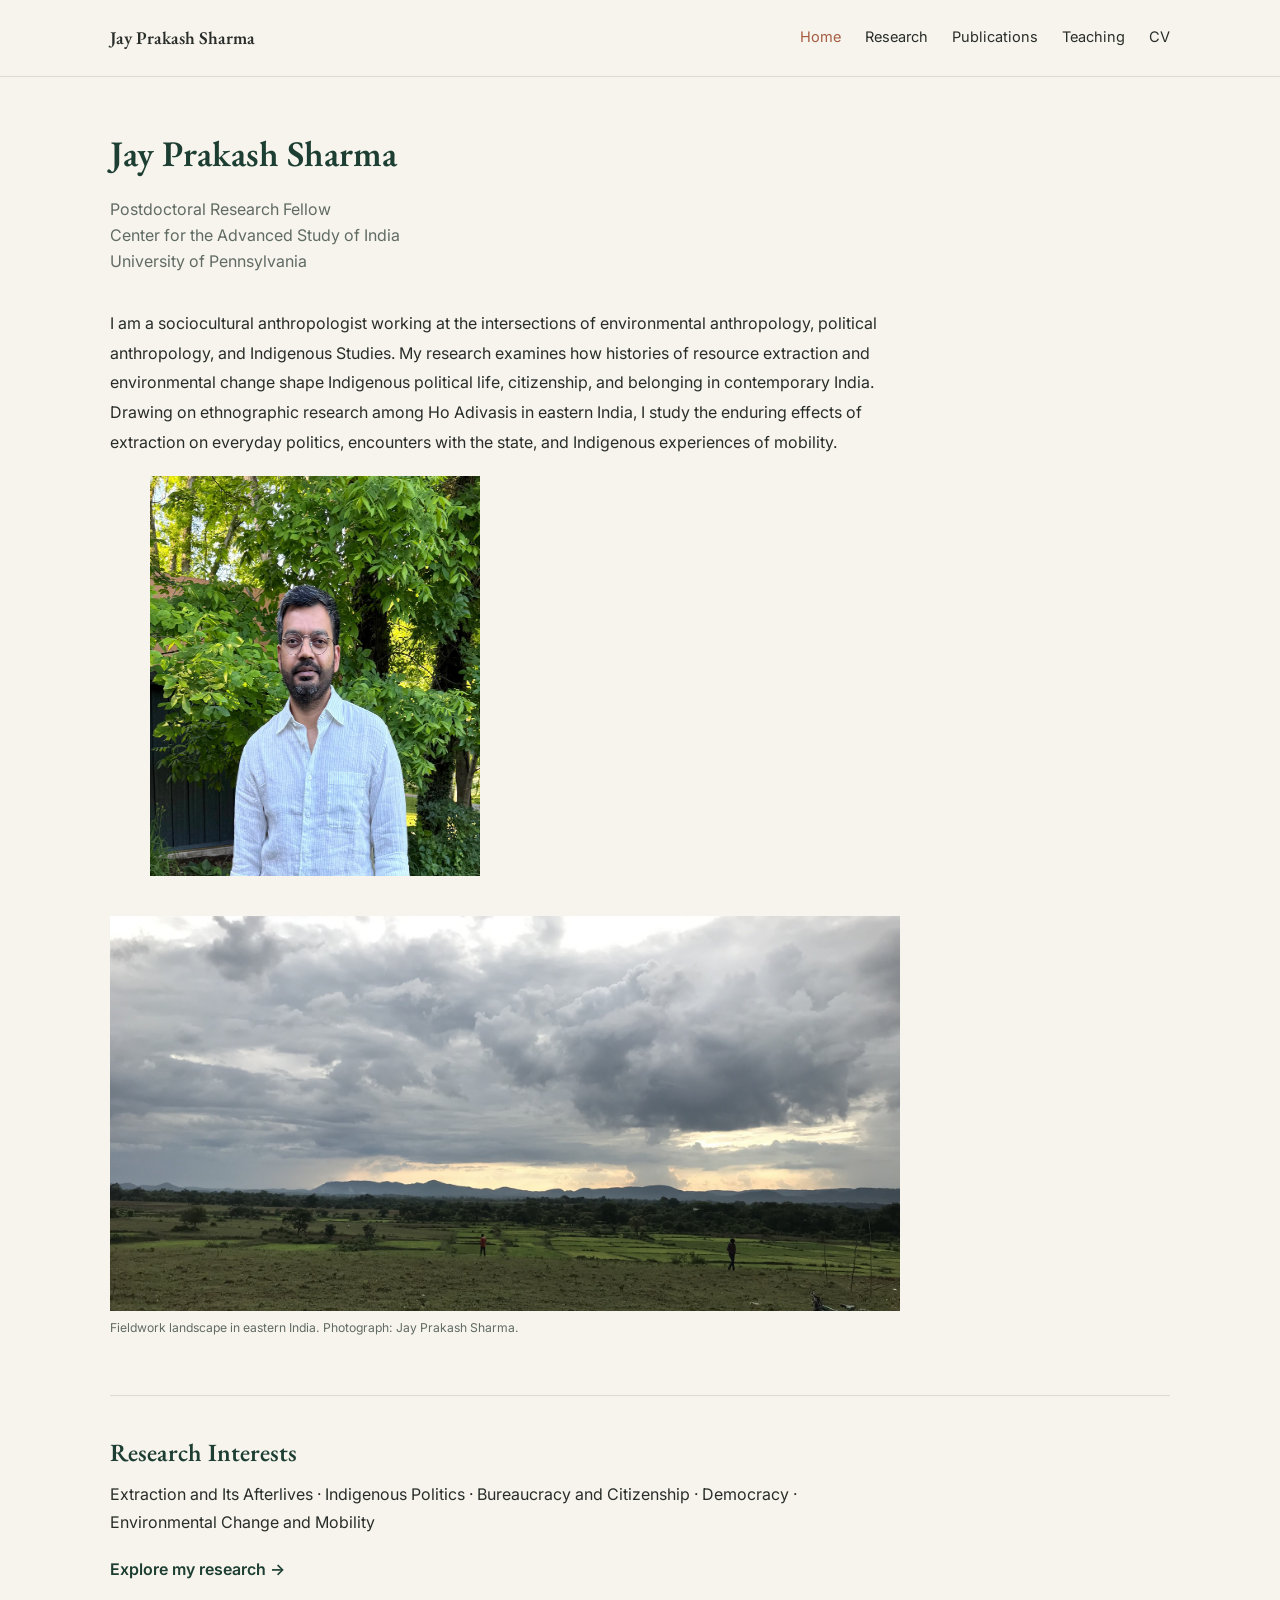
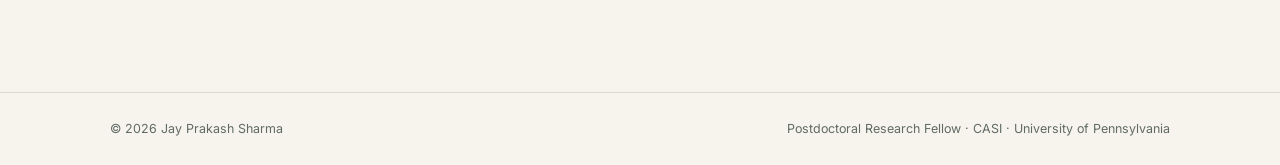
==== commit 220f52ef: "Update index.html" ====
--- a/index.html
+++ b/index.html
@@ -5,6 +5,6 @@
 <a href="publications.html">Publications</a>
 <a href="teaching.html">Teaching</a>
 <a href="cv.html">CV</a></div></nav></header>
-<main><section class="home-intro"><h1>Jay Prakash Sharma</h1><p class="affiliation">Postdoctoral Research Fellow<br>Center for the Advanced Study of India<br>University of Pennsylvania</p><p class="lead">I am a sociocultural anthropologist working at the intersections of environmental anthropology, political anthropology, and Indigenous Studies. My research examines how histories of resource extraction and environmental change shape Indigenous political life, citizenship, and belonging in contemporary India. Drawing on ethnographic research among Ho Adivasis in eastern India, I study the enduring effects of extraction on everyday politics, encounters with the state, and Indigenous experiences of mobility.</p></section>
+<main><section class="home-hero"><div class="home-intro"><h1>Jay Prakash Sharma</h1><p class="affiliation">Postdoctoral Research Fellow<br>Center for the Advanced Study of India<br>University of Pennsylvania</p><p class="lead">I am a sociocultural anthropologist working at the intersections of environmental anthropology, political anthropology, and Indigenous Studies. My research examines how histories of resource extraction and environmental change shape Indigenous political life, citizenship, and belonging in contemporary India. Drawing on ethnographic research among Ho Adivasis in eastern India, I study the enduring effects of extraction on everyday politics, encounters with the state, and Indigenous experiences of mobility.</p></div><figure class="profile-photo"><img src="profile.jpg" alt="Portrait of Jay Prakash Sharma" width="330" height="400"></figure></section>
 <figure class="fieldwork-photo home-photo"><img src="IMG_8497.jpg" alt="Fields and distant hills beneath a cloudy sky in eastern India"><figcaption>Fieldwork landscape in eastern India. Photograph: Jay Prakash Sharma.</figcaption></figure>
 <section class="interests"><h2>Research Interests</h2><p>Extraction and Its Afterlives · Indigenous Politics · Bureaucracy and Citizenship · Democracy · Environmental Change and Mobility</p><p><a class="text-link" href="research.html">Explore my research →</a></p></section></main><footer><div class="footer-inner"><div>© 2026 Jay Prakash Sharma</div><div>Postdoctoral Research Fellow · CASI · University of Pennsylvania</div></div></footer></body></html>
--- a/styles.css
+++ b/styles.css
@@ -1,47 +1,9 @@
-/* Paste at the very END of your existing styles.css.
-   Shared typography and navigation for all pages. */
-@import url('https://fonts.googleapis.com/css2?family=EB+Garamond:wght@500;600;700&family=Inter:wght@400;500;600&display=swap');
-
-body { font-family: 'Inter', sans-serif; font-size: 1rem; line-height: 1.7; }
-h1, h2, h3, .brand { font-family: 'EB Garamond', Georgia, serif; letter-spacing: -0.015em; }
-.nav-links a { font-family: 'Inter', sans-serif; font-size: .92rem; }
-
-/* A consistent, restrained title size on all five pages. */
-h1, .home-page h1, .research-page h1, .page-header h1, .cv-page h1 {
-  font-size: clamp(1.8rem, 2.4vw, 2.15rem);
-  line-height: 1.2;
-  margin: 0 0 16px;
-}
-
-/* Section headings: smaller than the old oversized home/research headings. */
-.home-page h2, .research-page h2 {
-  font-size: clamp(1.45rem, 2.1vw, 1.8rem);
-  line-height: 1.2;
-  margin: 0 0 14px;
-}
-
-/* Keep content width readable without changing global navigation width. */
-.home-page .scholar-main { padding-top: 54px; padding-bottom: 64px; }
-.home-page .scholar-intro,
-.home-page .scholar-interests,
-.home-page .fieldwork-photo { max-width: 790px; }
-.home-page .scholar-affiliation { margin: 0 0 28px; color: var(--muted, #667069); line-height: 1.55; }
-.home-page .scholar-bio { margin: 0; }
-.home-page .scholar-interests { padding-top: 26px; border-top: 1px solid var(--line, #d9d8cf); }
-.home-page .scholar-interests p { margin: 0 0 16px; }
-.home-page .research-link { font-weight: 600; text-decoration-thickness: 1px; text-underline-offset: 3px; }
-
-.fieldwork-photo { width: 100%; margin: 34px 0 40px; }
-.fieldwork-photo img { display: block; width: 100%; height: auto; border-radius: 0; object-fit: cover; }
-.home-photo img { aspect-ratio: 16 / 8; object-position: center 58%; }
-.mine-photo img { aspect-ratio: 16 / 9; object-position: center; }
-.fieldwork-photo figcaption { margin-top: 8px; font-size: .78rem; line-height: 1.5; color: var(--muted, #667069); }
-
-/* Research page: readable paragraphs and smaller project headings. */
-.research-page main p { max-width: 790px; }
-.research-page .project-label { color: var(--terracotta, #a75e43); font-size: .76rem; font-weight: 600; text-transform: uppercase; letter-spacing: .1em; margin-bottom: 18px; }
-
-@media (max-width: 700px) {
-  .home-page .scholar-main { padding-top: 36px; }
-  .home-photo img, .mine-photo img { aspect-ratio: 4 / 3; }
-}
+@import url('https://fonts.googleapis.com/css2?family=EB+Garamond:wght@400;500;600;700&family=Inter:wght@400;500;600&display=swap');
+:root{--bg:#f7f4ed;--ink:#292d29;--green:#1d3e32;--muted:#606b64;--accent:#a65d42;--line:#dadbd2;--width:1060px;--reading:790px}
+*{box-sizing:border-box}html{scroll-behavior:smooth}body{margin:0;background:var(--bg);color:var(--ink);font-family:Inter,Arial,sans-serif;font-size:16px;line-height:1.75}a{color:var(--green)}a:hover{color:var(--accent)}
+h1,h2,h3,.brand{font-family:'EB Garamond',Georgia,serif;color:var(--green);font-weight:600;line-height:1.18}h1{font-size:clamp(1.95rem,3vw,2.25rem);margin:0 0 22px}h2{font-size:clamp(1.55rem,2.5vw,1.85rem);margin:0 0 12px}h3{font-size:1.4rem;margin:0 0 10px}p{margin:0 0 19px}main{width:min(var(--width),calc(100% - 64px));margin:0 auto;padding:56px 0 90px}main p{max-width:var(--reading)}
+.site-header{border-bottom:1px solid var(--line);background:var(--bg)}.nav{width:min(var(--width),calc(100% - 64px));min-height:76px;margin:auto;display:flex;align-items:center;justify-content:space-between;gap:24px}.brand{font-size:1.12rem;text-decoration:none;color:var(--ink)}.nav-links{display:flex;gap:24px;flex-wrap:wrap}.nav-links a{font-size:.91rem;text-decoration:none;color:var(--ink)}.nav-links a.active,.nav-links a:hover{color:var(--accent)}
+.home-intro{max-width:var(--reading)}.affiliation{color:var(--muted);line-height:1.6;margin:0 0 35px}.lead{font-size:1rem;line-height:1.85}.interests,.project,.page-section{margin-top:58px;padding-top:42px;border-top:1px solid var(--line)}.interests h2{font-size:1.55rem}.interests p{max-width:var(--reading)}.small-label{font-size:.75rem;font-weight:600;letter-spacing:.1em;text-transform:uppercase;color:var(--accent);margin-bottom:16px}.project h2{font-size:1.85rem}.subtitle{color:var(--muted);font-size:.98rem;margin:0 0 25px}.question{font-style:italic;color:var(--green)}.text-link{font-weight:600;text-decoration:none}
+.fieldwork-photo{margin:32px 0 38px;max-width:var(--reading)}.fieldwork-photo img{display:block;width:100%;height:auto;object-fit:cover}.home-photo img{aspect-ratio:16/8;object-position:center 58%}.mine-photo img{aspect-ratio:16/9;object-position:center}.fieldwork-photo figcaption{font-size:.76rem;color:var(--muted);margin-top:8px;line-height:1.5}
+.publication{max-width:var(--reading);padding:18px 0;border-bottom:1px solid var(--line)}.publication p{margin:0}.publication .date{color:var(--green);font-weight:600}.course{max-width:var(--reading);padding:12px 0;border-bottom:1px solid var(--line)}.course strong{display:block;color:var(--green)}.course span{color:var(--muted);font-size:.92rem}.cv-download{display:inline-block;border:1px solid var(--green);padding:10px 16px;text-decoration:none;font-size:.9rem;font-weight:600;margin:12px 0 20px}.cv-download:hover{background:var(--green);color:white}footer{border-top:1px solid var(--line);color:var(--muted);font-size:.78rem}.footer-inner{width:min(var(--width),calc(100% - 64px));margin:auto;padding:25px 0;display:flex;justify-content:space-between;gap:18px;flex-wrap:wrap}
+@media(max-width:650px){.nav{padding:18px 0;align-items:flex-start;flex-direction:column;gap:9px}.nav-links{gap:9px 17px}main{padding:42px 0 65px}.interests,.project,.page-section{margin-top:38px;padding-top:30px}.home-photo img,.mine-photo img{aspect-ratio:4/3}.footer-inner,.nav,main{width:calc(100% - 40px)}}
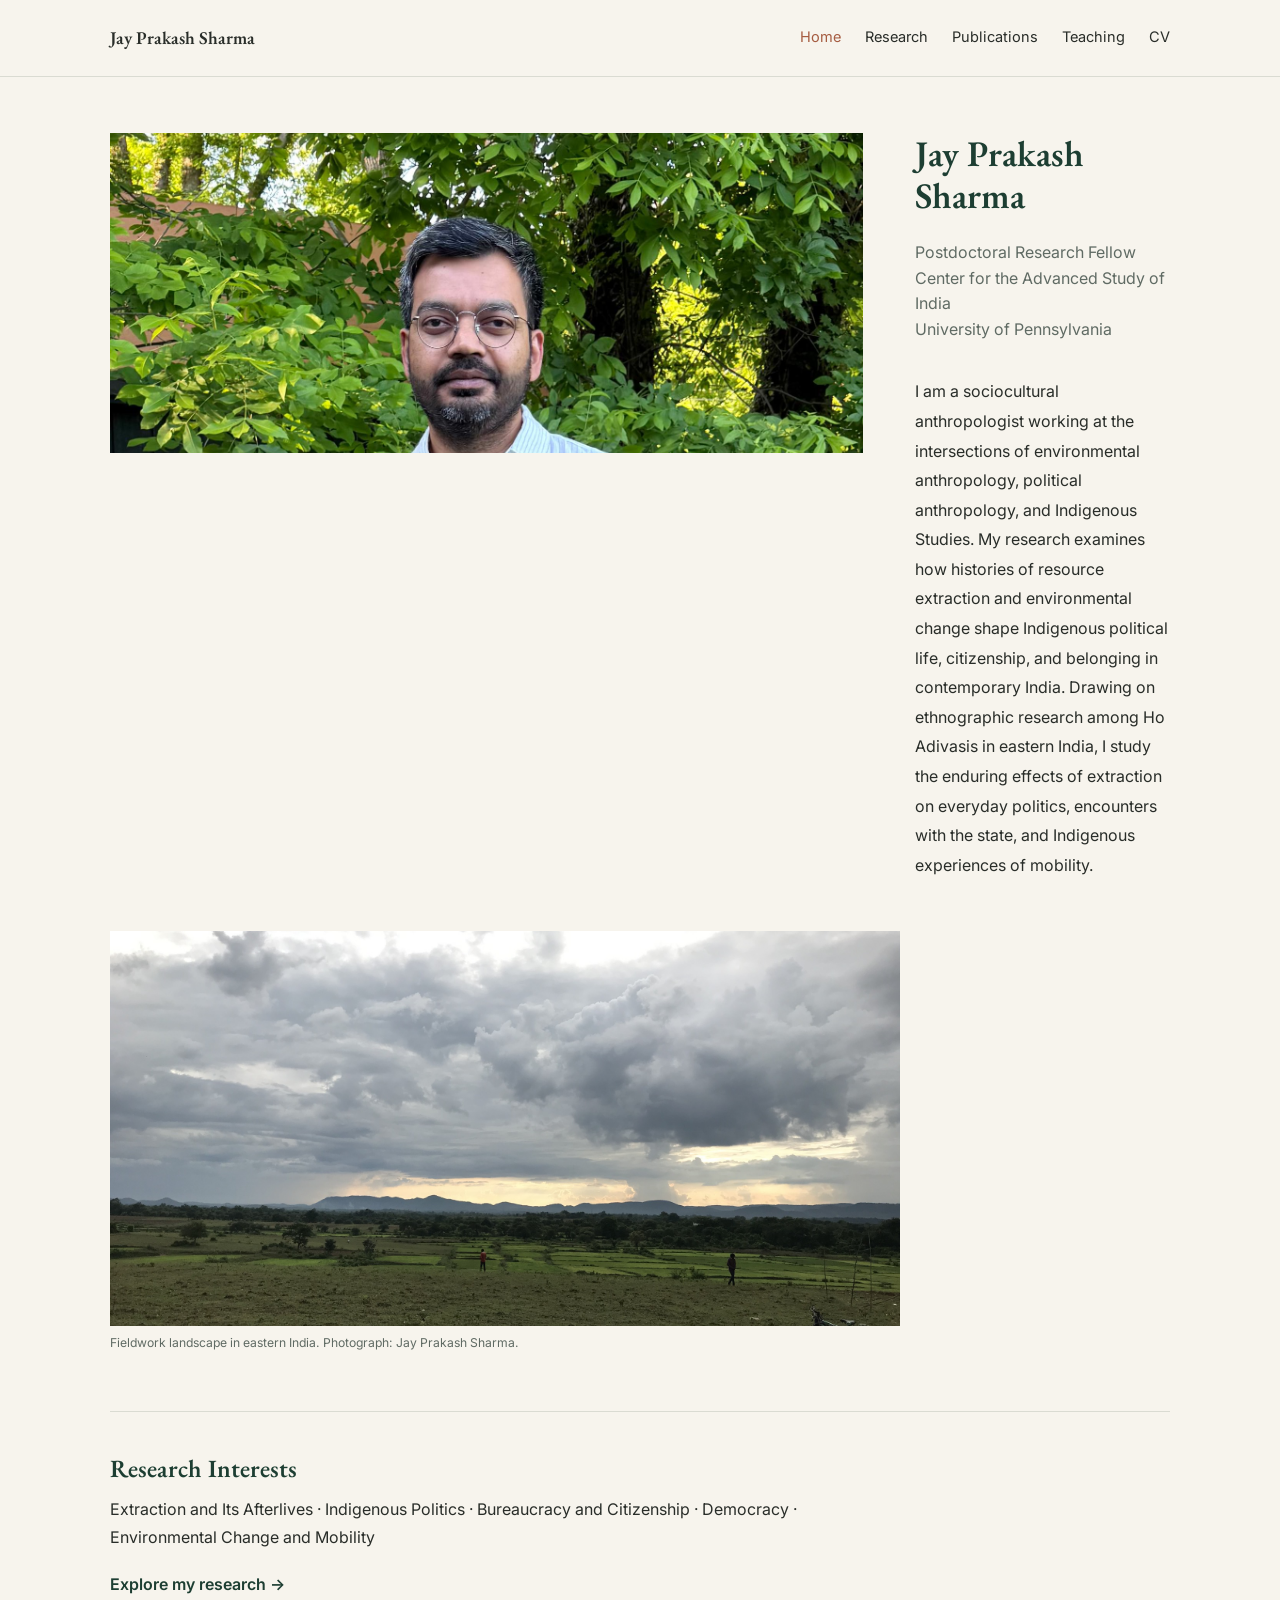
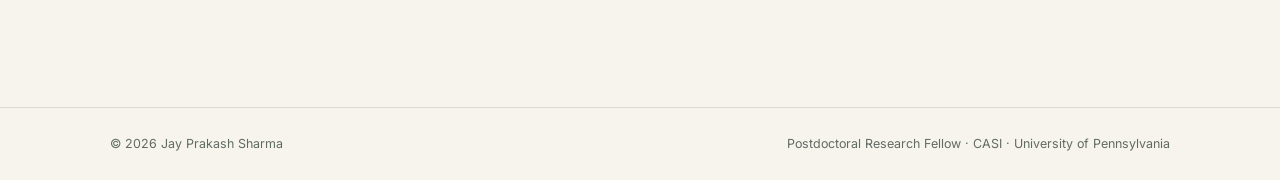
==== commit 351bf462: "Update index.html" ====
--- a/index.html
+++ b/index.html
@@ -5,6 +5,6 @@
 <a href="publications.html">Publications</a>
 <a href="teaching.html">Teaching</a>
 <a href="cv.html">CV</a></div></nav></header>
-<main><section class="home-hero"><div class="home-intro"><h1>Jay Prakash Sharma</h1><p class="affiliation">Postdoctoral Research Fellow<br>Center for the Advanced Study of India<br>University of Pennsylvania</p><p class="lead">I am a sociocultural anthropologist working at the intersections of environmental anthropology, political anthropology, and Indigenous Studies. My research examines how histories of resource extraction and environmental change shape Indigenous political life, citizenship, and belonging in contemporary India. Drawing on ethnographic research among Ho Adivasis in eastern India, I study the enduring effects of extraction on everyday politics, encounters with the state, and Indigenous experiences of mobility.</p></div><figure class="profile-photo"><img src="profile.jpg" alt="Portrait of Jay Prakash Sharma" width="330" height="400"></figure></section>
+<main><section class="home-hero"><figure class="profile-photo"><img src="profile.jpg" alt="Portrait of Jay Prakash Sharma" width="240" height="350"></figure><div class="home-intro"><h1>Jay Prakash Sharma</h1><p class="affiliation">Postdoctoral Research Fellow<br>Center for the Advanced Study of India<br>University of Pennsylvania</p><p class="lead">I am a sociocultural anthropologist working at the intersections of environmental anthropology, political anthropology, and Indigenous Studies. My research examines how histories of resource extraction and environmental change shape Indigenous political life, citizenship, and belonging in contemporary India. Drawing on ethnographic research among Ho Adivasis in eastern India, I study the enduring effects of extraction on everyday politics, encounters with the state, and Indigenous experiences of mobility.</p></div></section>
 <figure class="fieldwork-photo home-photo"><img src="IMG_8497.jpg" alt="Fields and distant hills beneath a cloudy sky in eastern India"><figcaption>Fieldwork landscape in eastern India. Photograph: Jay Prakash Sharma.</figcaption></figure>
 <section class="interests"><h2>Research Interests</h2><p>Extraction and Its Afterlives · Indigenous Politics · Bureaucracy and Citizenship · Democracy · Environmental Change and Mobility</p><p><a class="text-link" href="research.html">Explore my research →</a></p></section></main><footer><div class="footer-inner"><div>© 2026 Jay Prakash Sharma</div><div>Postdoctoral Research Fellow · CASI · University of Pennsylvania</div></div></footer></body></html>
--- a/styles.css
+++ b/styles.css
@@ -7,3 +7,10 @@
 .fieldwork-photo{margin:32px 0 38px;max-width:var(--reading)}.fieldwork-photo img{display:block;width:100%;height:auto;object-fit:cover}.home-photo img{aspect-ratio:16/8;object-position:center 58%}.mine-photo img{aspect-ratio:16/9;object-position:center}.fieldwork-photo figcaption{font-size:.76rem;color:var(--muted);margin-top:8px;line-height:1.5}
 .publication{max-width:var(--reading);padding:18px 0;border-bottom:1px solid var(--line)}.publication p{margin:0}.publication .date{color:var(--green);font-weight:600}.course{max-width:var(--reading);padding:12px 0;border-bottom:1px solid var(--line)}.course strong{display:block;color:var(--green)}.course span{color:var(--muted);font-size:.92rem}.cv-download{display:inline-block;border:1px solid var(--green);padding:10px 16px;text-decoration:none;font-size:.9rem;font-weight:600;margin:12px 0 20px}.cv-download:hover{background:var(--green);color:white}footer{border-top:1px solid var(--line);color:var(--muted);font-size:.78rem}.footer-inner{width:min(var(--width),calc(100% - 64px));margin:auto;padding:25px 0;display:flex;justify-content:space-between;gap:18px;flex-wrap:wrap}
 @media(max-width:650px){.nav{padding:18px 0;align-items:flex-start;flex-direction:column;gap:9px}.nav-links{gap:9px 17px}main{padding:42px 0 65px}.interests,.project,.page-section{margin-top:38px;padding-top:30px}.home-photo img,.mine-photo img{aspect-ratio:4/3}.footer-inner,.nav,main{width:calc(100% - 40px)}}
+
+/* Original profile photograph beside homepage introduction */
+.home-hero{display:grid;grid-template-columns:minmax(0,1fr) 255px;align-items:start;gap:52px;max-width:var(--width)}
+.home-hero .home-intro{min-width:0}
+.profile-photo{margin:0;align-self:start}
+.profile-photo img{display:block;width:100%;height:320px;object-fit:cover;object-position:center 28%;border-radius:0}
+@media(max-width:750px){.home-hero{grid-template-columns:1fr;gap:24px}.profile-photo{max-width:230px}.profile-photo img{height:285px}}
